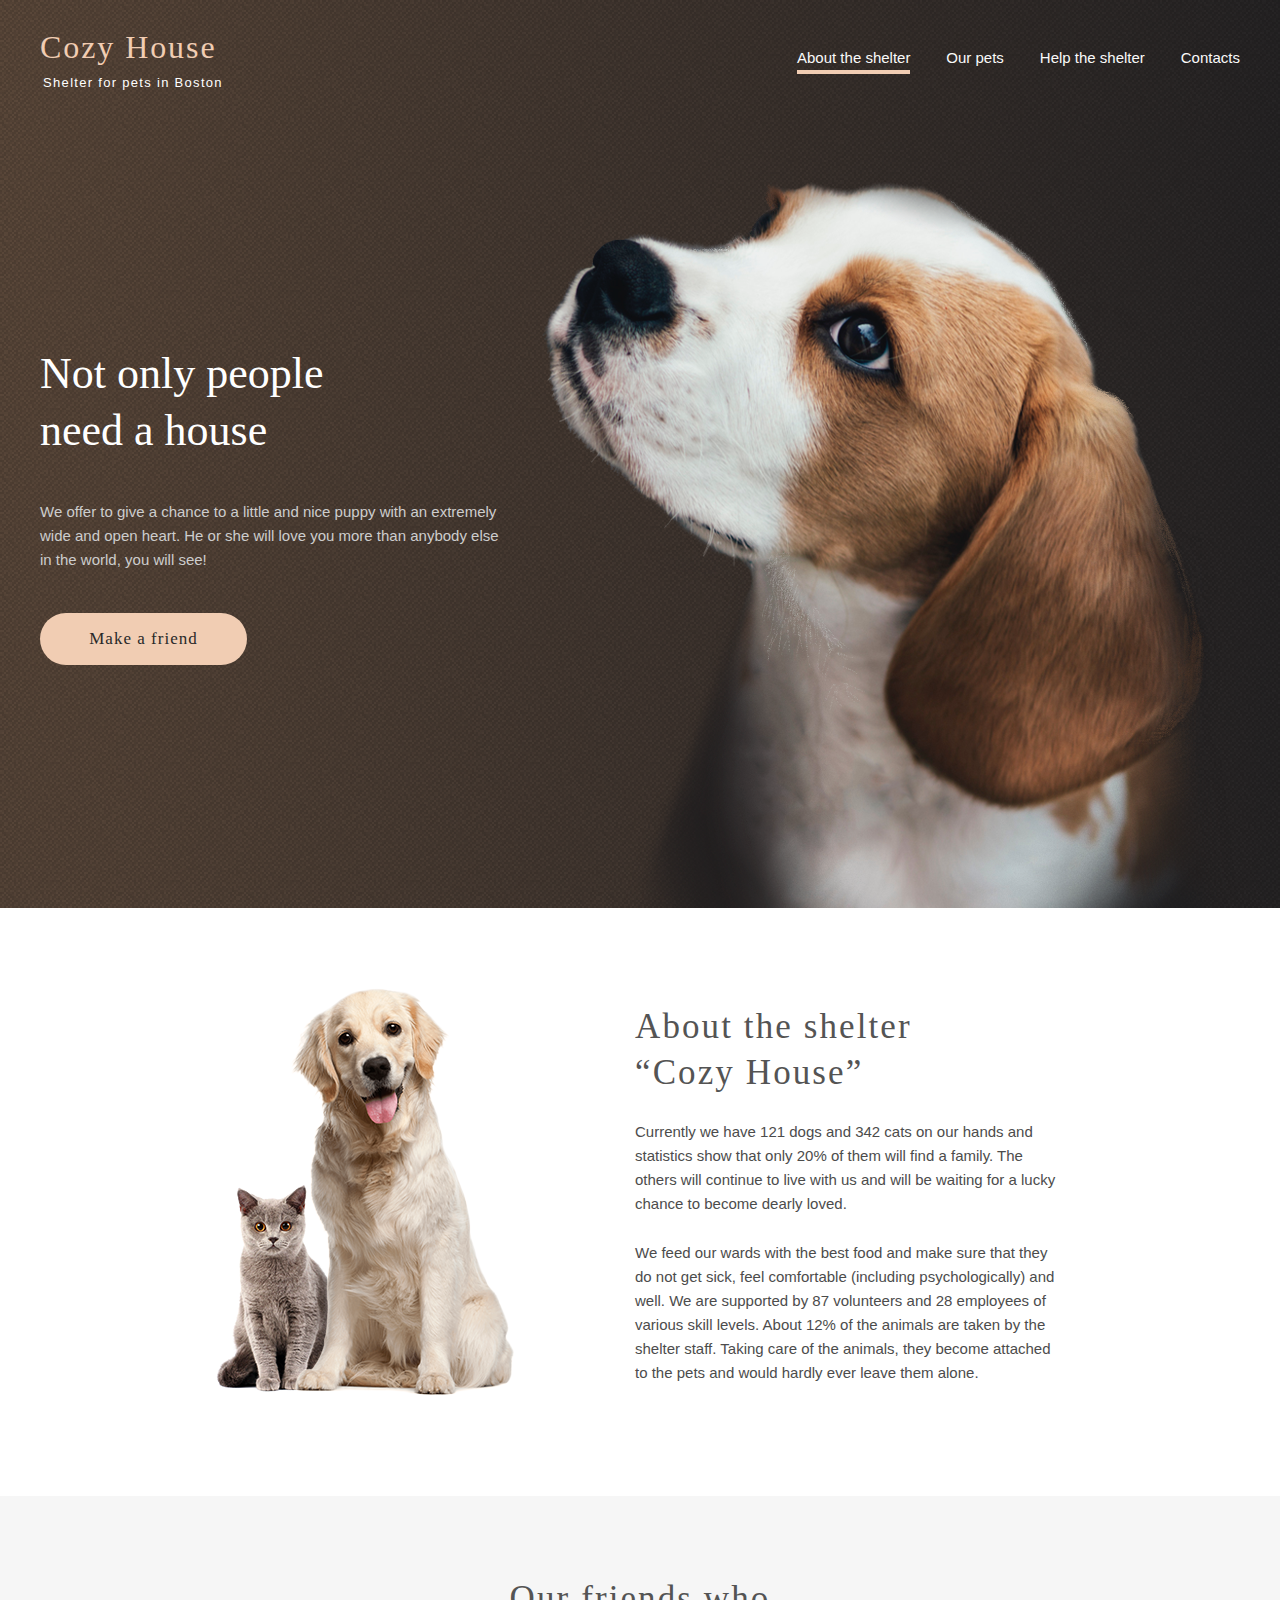
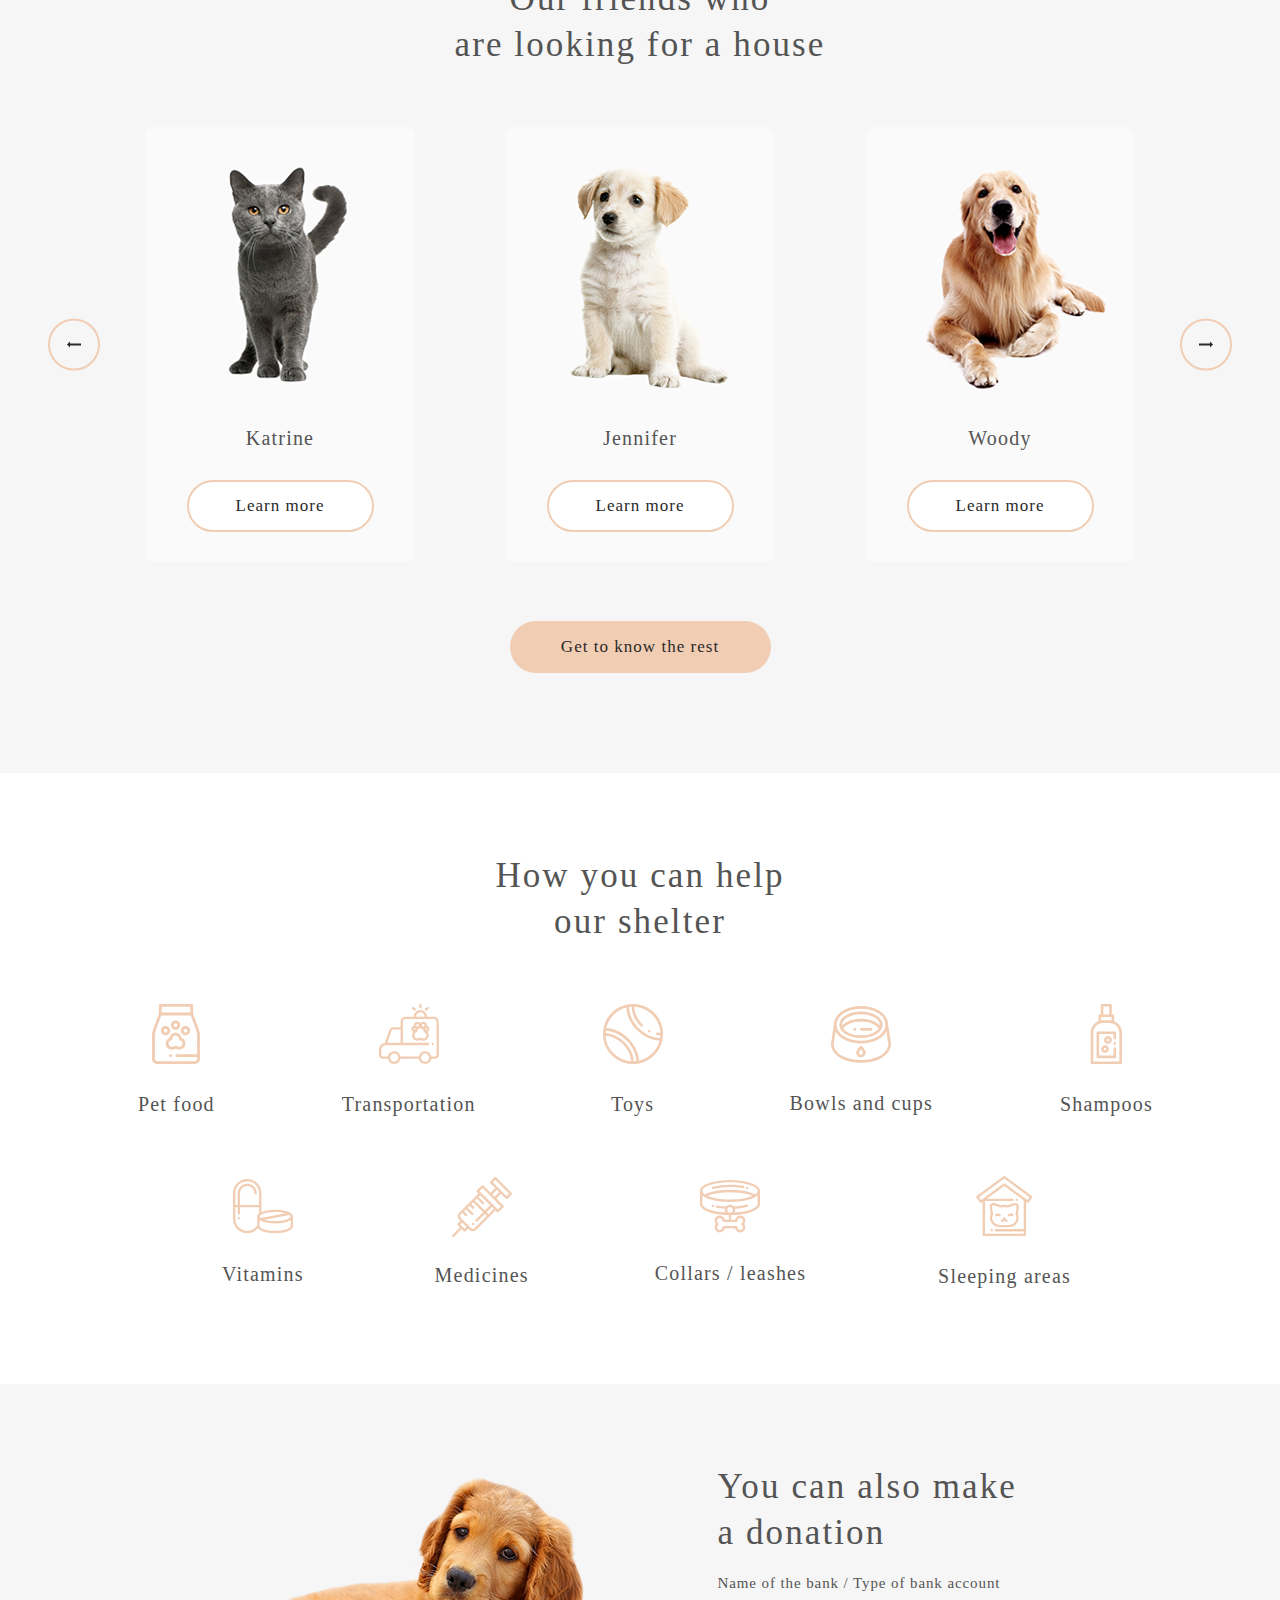
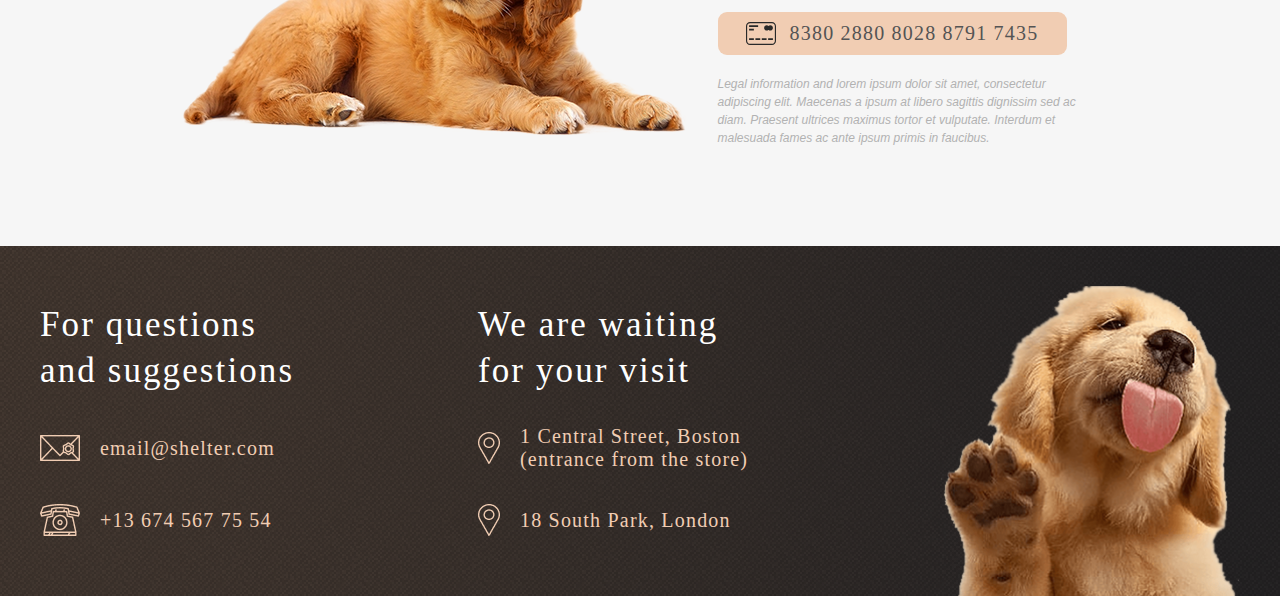
==== shelter/index.html @ fb8a19b6 "feat: add pets.html, add style for pets.html, fix-bug on index.html" ====
<!DOCTYPE html>
<html lang="en">

<head>
  <meta charset="UTF-8">
  <meta http-equiv="X-UA-Compatible" content="IE=edge">
  <meta name="viewport" content="width=device-width, initial-scale=1.0">
  <link rel="stylesheet" href="./styles/style.css">
  <link rel="stylesheet" href="./fonts/arial/stylesheet.css">
  <link rel="stylesheet" href="./fonts/georgia/stylesheet.css">
  <link rel="shortcut icon" href="https://img.icons8.com/office/80/null/dog.png" type="image/x-icon">
  <title>Shelter</title>
</head>

<body>
  <div class="wrapper">
    <header>
      <div class="logo">
        <h1>Cozy House</h1>
        <p>Shelter for pets in Boston</p>
      </div>
      <nav>
        <ul>
          <li><a href="#">About the shelter <div></div></a></li>
          <li><a href="#">Our pets</a></li>
          <li><a href="#">Help the shelter</a></li>
          <li><a href="#">Contacts</a></li>
        </ul>
      </nav>
    </header>

    <main>
      <div class="Not_only">
        <div class="content">
          <h2>Not only people need a house</h2>
          <p>We offer to give a chance to a little and nice puppy with an extremely wide and open heart. He or she
            will love you more
            than anybody else in the world, you will see!</p>
          <button>Make a friend</button>
        </div>
        <img src="./img/start-screen-puppy.png" alt="puppy">
      </div>

      <div class="About">
        <div class="container">
          <div class="img"><img src="./img/about-pets.png" alt="Dog and Cat"></div>
          <div class="content">
            <h2>About the shelter “Cozy House”</h2>
            <p>Currently we have 121 dogs and 342 cats on our hands and statistics show that only 20% of them will find
              a family. The
              others will continue to live with us and will be waiting for a lucky chance to become dearly loved.</p>
            <p>We feed our wards with the best food and make sure that they do not get sick, feel comfortable (including
              psychologically) and well. We are supported by 87 volunteers and 28 employees of various skill levels.
              About 12% of the
              animals are taken by the shelter staff. Taking care of the animals, they become attached to the pets and
              would hardly
              ever leave them alone.</p>
          </div>
        </div>

      </div>
      <div class="Our_Friends">
        <div class="container">
          <h2>Our friends who <br> are looking for a house</h2>
          <div class="carousel">
            <img src="./img/carusel/button_arrow.svg" alt="arrow left">

            <div class="card">
              <img src="./img/carusel/pets-katrine.png" alt="pets katrine">
              <h3>Katrine</h3>
              <button>Learn more</button>
            </div>

            <div class="card">
              <img src="./img/carusel/pets-jennifer.png" alt="pets jennifer">
              <h3>Jennifer</h3>
              <button>Learn more</button>
            </div>

            <div class="card">
              <img src="./img/carusel/pets-woody.png" alt="pets woody">
              <h3>Woody</h3>
              <button>Learn more</button>
            </div>

            <img src="./img/carusel/button_arrow_2.svg" alt="arrow right">
          </div>

          <button class="standart">Get to know the rest</button>
        </div>
      </div>

      <div class="Help">
        <div class="content">
          <h2>How you can help
            our shelter</h2>

          <div class="icons">
            <div class="card card-1">
              <img src="./img/help_cards/1.svg" alt="Pet food">
              <h3>Pet food</h3>
            </div>

            <div class="card card-2">
              <img src="./img/help_cards/2.svg" alt="Transportation">
              <h3>Transportation</h3>
            </div>

            <div class="card card-3">
              <img src="./img/help_cards/3.svg" alt="Toys">
              <h3>Toys</h3>
            </div>

            <div class="card card-4">
              <img src="./img/help_cards/4.svg" alt="Bowls and cups">
              <h3>Bowls and cups</h3>
            </div>

            <div class="card card-5">
              <img src="./img/help_cards/5.svg" alt="Shampoos">
              <h3>Shampoos</h3>
            </div> <br>

            <div class="card card-6">
              <img src="./img/help_cards/6.svg" alt="Vitamins">
              <h3>Vitamins</h3>
            </div>

            <div class="card card-7">
              <img src="./img/help_cards/7.svg" alt="Medicines">
              <h3>Medicines</h3>
            </div>

            <div class="card card-8">
              <img src="./img/help_cards/8.svg" alt="Collars / leashes">
              <h3>Collars / leashes</h3>
            </div>

            <div class="card card-9">
              <img src="./img/help_cards/9.svg" alt="Sleeping areas">
              <h3>Sleeping areas</h3>
            </div>

          </div>
        </div>
      </div>

      <div class="In_addition">
        <div class="img">
          <img src="./img/donation-dog.png" alt="donation dog">
        </div>

        <div class="content">
          <h2>You can also make a donation</h2>

          <h3>Name of the bank / Type of bank account</h3>

          <div class="number_card">
            <img src="./img/credit-card.svg" alt="credit card icon">
            <p>8380 2880 8028 8791 7435</p>
          </div>

          <p class="pp">Legal information and lorem ipsum dolor sit amet, consectetur adipiscing elit. Maecenas a ipsum
            at libero
            sagittis
            dignissim sed ac diam. Praesent ultrices maximus tortor et vulputate. Interdum et malesuada fames ac ante
            ipsum primis
            in faucibus.</p>
        </div>
      </div>
    </main>

    <footer>

      <div class="block_1">
        <h2>For questions and suggestions</h2>

        <div class="block_little">
          <img src="./img/mail.png" alt="mail">
          <p>email@shelter.com</p>
        </div>

        <div class="block_little">
          <img src="./img/phone.png" alt="phone">
          <p>+13 674 567 75 54</p>
        </div>
      </div>


      <div class="block_2">

        <h2>We are waiting for your visit</h2>
        <div class="block_little">
          <img src="./img/pin.png" alt="ping">
          <p>1 Central Street, Boston (entrance from the store)</p>
        </div>
        <div class="block_little">
          <img src="./img/pin.png" alt="pin">
          <p>18 South Park, London</p>
        </div>

      </div>
      <div class="img"><img src="./img/footer-puppy.png" alt="footer_puppy"></div>
    </footer>
  </div>
</body>

</html>
---- shelter/styles/style.css ----
* {
  box-sizing: border-box;
  margin: 0;
  padding: 0;
}

ul {
  list-style: none;
}
ul li a {
  text-decoration: none;
  color: black;
}

.wrapper {
  margin: 0 auto;
  width: 1280px;
  background: url(../img/noise_transparent@2x.png), radial-gradient(100% 215.42% at 0% 0%, #5b483a 0%, #262425 100%);
}
.wrapper header {
  width: 1200px;
  margin: 0 auto;
  display: flex;
  justify-content: space-between;
  margin-bottom: 90px;
}
.wrapper header .logo {
  padding-top: 30px;
  width: 186px;
}
.wrapper header .logo h1 {
  font-family: "Georgia";
  font-style: normal;
  font-weight: 400;
  font-size: 32px;
  line-height: 110%;
  letter-spacing: 0.06em;
  color: #f1cdb3;
  margin-bottom: 10px;
}
.wrapper header .logo p {
  text-align: center;
  font-family: "Arial";
  font-style: normal;
  font-weight: 400;
  font-size: 13px;
  line-height: 15px;
  letter-spacing: 0.1em;
  color: #ffffff;
}
.wrapper header nav {
  padding-top: 46px;
}
.wrapper header nav ul {
  width: 443px;
  display: flex;
  justify-content: space-between;
}
.wrapper header nav ul li a {
  font-family: "Arial";
  font-style: normal;
  font-weight: 400;
  font-size: 15px;
  line-height: 160%;
  color: #cdcdcd;
}
.wrapper header nav ul li a:first-child {
  color: #fafafa;
}
.wrapper header nav ul li a:first-child div {
  border: #f1cdb3 solid 2px;
}
.wrapper .Not_only {
  width: 1200px;
  height: 728px;
  margin: 0 auto;
  display: flex;
  justify-content: space-between;
}
.wrapper .Not_only .content {
  padding-top: 165px;
  height: 322px;
}
.wrapper .Not_only .content h2 {
  width: 310px;
  height: 114px;
  margin-bottom: 41px;
  font-family: "Georgia";
  font-style: normal;
  font-weight: 400;
  font-size: 44px;
  line-height: 130%;
  color: #ffffff;
}
.wrapper .Not_only .content p {
  width: 460px;
  height: 72px;
  margin-bottom: 41px;
  font-family: "Arial";
  font-style: normal;
  font-weight: 400;
  font-size: 15px;
  line-height: 160%;
  color: #cdcdcd;
}
.wrapper .Not_only .content button {
  width: 207px;
  height: 52px;
  background: #f1cdb3;
  border-radius: 100px;
  border: 0;
  font-family: "Georgia";
  font-style: normal;
  font-weight: 400;
  font-size: 17px;
  line-height: 130%;
  letter-spacing: 0.06em;
  color: #292929;
}
.wrapper .About {
  height: 588px;
  background-color: white;
  padding-top: 80px;
}
.wrapper .About .container {
  display: flex;
  justify-content: space-evenly;
  align-items: center;
  margin: 0 auto;
  width: 1090px;
}
.wrapper .About .container .content {
  width: 430px;
  height: 380px;
}
.wrapper .About .container .content h2 {
  width: 370px;
  font-family: "Georgia";
  font-style: normal;
  font-weight: 400;
  font-size: 35px;
  line-height: 130%;
  letter-spacing: 0.06em;
  color: #545454;
  margin-bottom: 25px;
}
.wrapper .About .container .content p {
  font-family: "Arial";
  font-style: normal;
  font-weight: 400;
  font-size: 15px;
  line-height: 160%;
  margin-bottom: 25px;
  color: #4c4c4c;
}
.wrapper .About .container .content p:last-child {
  margin-bottom: 0px;
}
.wrapper .Our_Friends {
  background-color: #f6f6f6;
  height: 877px;
}
.wrapper .Our_Friends .container {
  width: 1185px;
  margin: 0 auto;
  display: flex;
  flex-direction: column;
  align-items: center;
}
.wrapper .Our_Friends .container h2 {
  padding-top: 80px;
  text-align: center;
  margin: 0 auto;
  width: 400px;
  font-family: "Georgia";
  font-style: normal;
  font-weight: 400;
  font-size: 35px;
  line-height: 130%;
  letter-spacing: 0.06em;
  color: #545454;
  margin-bottom: 60px;
}
.wrapper .Our_Friends .container .carousel {
  width: 1184px;
  display: flex;
  justify-content: space-between;
  margin-bottom: 59px;
}
.wrapper .Our_Friends .container .carousel .card {
  display: flex;
  flex-direction: column;
  margin: 0 auto;
  width: 270px;
  height: 435px;
  background: #fafafa;
  border-radius: 9px;
}
.wrapper .Our_Friends .container .carousel .card img {
  margin-bottom: 30px;
}
.wrapper .Our_Friends .container .carousel .card h3 {
  text-align: center;
  font-family: "Georgia";
  font-style: normal;
  font-weight: 400;
  font-size: 20px;
  line-height: 23px;
  letter-spacing: 0.06em;
  color: #545454;
  margin-bottom: 30px;
}
.wrapper .Our_Friends .container .carousel .card button {
  margin: 0 auto;
  width: 187px;
  height: 52px;
  border: 2px solid #f1cdb3;
  border-radius: 100px;
  color: #292929;
  background-color: white;
}
.wrapper .Our_Friends .container button {
  width: 261px;
  height: 52px;
  background: #f1cdb3;
  border-radius: 100px;
  border: 0;
  font-family: "Georgia";
  font-style: normal;
  font-weight: 400;
  font-size: 17px;
  line-height: 130%;
  letter-spacing: 0.06em;
  color: #292929;
}
.wrapper .Help {
  height: 611px;
  background-color: white;
}
.wrapper .Help .content {
  width: 1200px;
  margin: 0 auto;
}
.wrapper .Help .content h2 {
  padding-top: 80px;
  margin: 0 auto;
  margin-bottom: 60px;
  text-align: center;
  width: 320px;
  font-family: "Georgia";
  font-style: normal;
  font-weight: 400;
  font-size: 35px;
  line-height: 130%;
  letter-spacing: 0.06em;
  color: #545454;
}
.wrapper .Help .content .icons {
  width: 1200px;
  height: 281px;
  display: flex;
  flex-wrap: wrap;
}
.wrapper .Help .content .icons .card {
  margin: 0 auto;
  display: flex;
  align-items: center;
  flex-direction: column;
  justify-content: center;
  margin-bottom: 60px;
}
.wrapper .Help .content .icons .card img {
  margin-bottom: 29px;
}
.wrapper .Help .content .icons .card h3 {
  font-family: "Georgia";
  font-style: normal;
  font-weight: 400;
  font-size: 20px;
  line-height: 115%;
  text-align: center;
  letter-spacing: 0.06em;
  color: #545454;
}
.wrapper .Help .content .icons .card-1 {
  padding-left: 79px;
  margin-right: 108px;
}
.wrapper .Help .content .icons .card-2 {
  margin-right: 108px;
}
.wrapper .Help .content .icons .card-3 {
  margin-right: 108px;
}
.wrapper .Help .content .icons .card-4 {
  margin-right: 108px;
}
.wrapper .Help .content .icons .card-5 {
  margin-right: 87px;
}
.wrapper .Help .content .icons .card-6 {
  padding-left: 67px;
  margin-right: 16px;
}
.wrapper .Help .content .icons .card-7 {
  margin-right: 11px;
}
.wrapper .Help .content .icons .card-7 img {
  margin-bottom: 27px;
}
.wrapper .Help .content .icons .card-8 {
  margin-right: 17px;
}
.wrapper .Help .content .icons .card-8 img {
  margin-bottom: 29px;
}
.wrapper .Help .content .icons .card-9 {
  margin-right: 169px;
}
.wrapper .In_addition {
  height: 462px;
  padding-top: 80px;
  background: #f6f6f6;
  display: flex;
  justify-content: center;
  gap: 30px;
}
.wrapper .In_addition .img {
  padding-top: 12px;
}
.wrapper .In_addition .content h2 {
  width: 300px;
  font-family: "Georgia";
  font-style: normal;
  font-weight: 400;
  font-size: 35px;
  line-height: 130%;
  letter-spacing: 0.06em;
  color: #545454;
  margin-bottom: 20px;
}
.wrapper .In_addition .content h3 {
  font-family: "Georgia";
  font-style: normal;
  font-weight: 400;
  font-size: 15px;
  line-height: 110%;
  letter-spacing: 0.06em;
  color: #545454;
  margin-bottom: 20px;
}
.wrapper .In_addition .content .number_card {
  display: flex;
  justify-content: center;
  align-items: center;
  padding: 10px 15px;
  gap: 14px;
  width: 349px;
  height: 43px;
  background: #f1cdb3;
  border-radius: 9px;
  margin-bottom: 20px;
  font-family: "Georgia";
  font-style: normal;
  font-weight: 400;
  font-size: 20px;
  line-height: 115%;
  letter-spacing: 0.06em;
  color: #545454;
}
.wrapper .In_addition .content .pp {
  width: 380px;
  font-family: "Arial";
  font-style: italic;
  font-weight: 400;
  font-size: 12px;
  line-height: 18px;
  color: #b2b2b2;
}
.wrapper footer {
  height: 350px;
  display: flex;
}
.wrapper footer h2 {
  width: 280px;
  font-family: "Georgia";
  font-style: normal;
  font-weight: 400;
  font-size: 35px;
  line-height: 130%;
  letter-spacing: 0.06em;
  color: #ffffff;
}
.wrapper footer p {
  width: 265px;
  font-family: "Georgia";
  font-style: normal;
  font-weight: 400;
  font-size: 20px;
  line-height: 115%;
  letter-spacing: 0.06em;
  color: #f1cdb3;
}
.wrapper footer .block_1 {
  padding-left: 40px;
  padding-top: 56px;
}
.wrapper footer .block_1 h2 {
  margin-bottom: 42px;
}
.wrapper footer .block_1 .block_little {
  margin-bottom: 43px;
}
.wrapper footer .block_2 {
  padding-left: 113px;
  padding-top: 56px;
}
.wrapper footer .block_2 h2 {
  margin-bottom: 32px;
}
.wrapper footer .block_2 .block_little {
  margin-bottom: 33px;
}
.wrapper footer .block_little {
  display: flex;
  justify-content: center;
  align-items: center;
  gap: 20px;
}
.wrapper footer .img {
  padding-left: 155px;
  padding-top: 40px;
}
.wrapper .wrapper-white {
  background: #ffffff;
}
.wrapper .wrapper-white .header-white {
  margin-bottom: 0px;
  height: 120px;
}
.wrapper .wrapper-white .header-white .white-logo h1 {
  font-family: "Georgia";
  font-style: normal;
  font-weight: 400;
  font-size: 32px;
  line-height: 110%;
  letter-spacing: 0.06em;
  color: #545454;
  margin-bottom: 10px;
}
.wrapper .wrapper-white .header-white .white-logo p {
  text-align: center;
  font-family: "Arial";
  font-style: normal;
  font-weight: 400;
  font-size: 13px;
  line-height: 15px;
  letter-spacing: 0.1em;
  color: #292929;
}
.wrapper .wrapper-white .header-white .nav-white ul li a {
  font-family: "Arial";
  font-style: normal;
  font-weight: 400;
  font-size: 15px;
  line-height: 160%;
  color: #545454;
}
.wrapper .wrapper-white .header-white .nav-white ul li afirst-child {
  color: #545454;
}
.wrapper .wrapper-white .header-white .nav-white ul li afirst-child div {
  border: none;
}
.wrapper .wrapper-white .header-white .nav-white ul li .a-our-pets {
  color: #292929;
}
.wrapper .wrapper-white .header-white .nav-white ul li .a-our-pets div {
  border: #f1cdb3 solid 2px;
}
.wrapper .wrapper-white .Our_pets {
  background: #f6f6f6;
  height: 1342px;
}
.wrapper .wrapper-white .Our_pets .content {
  margin: 0 auto;
  width: 1200px;
}
.wrapper .wrapper-white .Our_pets .content .title h1 {
  padding-top: 80px;
  margin: 0 auto;
  width: 400px;
  font-family: "Georgia";
  font-style: normal;
  font-weight: 400;
  font-size: 35px;
  line-height: 130%;
  text-align: center;
  letter-spacing: 0.06em;
  color: #545454;
}
.wrapper .wrapper-white .Our_pets .content .carousel-2 {
  width: 1184px;
  display: flex;
  justify-content: space-between;
  padding-top: 60px;
  margin-bottom: 28px;
  gap: 40px;
}
.wrapper .wrapper-white .Our_pets .content .carousel-2 .card {
  display: flex;
  flex-direction: column;
  margin: 0 auto;
  width: 270px;
  height: 435px;
  background: #fafafa;
  border-radius: 9px;
}
.wrapper .wrapper-white .Our_pets .content .carousel-2 .card img {
  margin-bottom: 30px;
}
.wrapper .wrapper-white .Our_pets .content .carousel-2 .card h3 {
  text-align: center;
  font-family: "Georgia";
  font-style: normal;
  font-weight: 400;
  font-size: 20px;
  line-height: 23px;
  letter-spacing: 0.06em;
  color: #545454;
  margin-bottom: 30px;
}
.wrapper .wrapper-white .Our_pets .content .carousel-2 .card button {
  margin: 0 auto;
  width: 187px;
  height: 52px;
  border: 2px solid #f1cdb3;
  border-radius: 100px;
  color: #292929;
  background-color: white;
  font-family: "Georgia";
  font-style: normal;
  font-weight: 400;
  font-size: 17px;
  line-height: 130%;
  letter-spacing: 0.06em;
  color: #292929;
}
.wrapper .wrapper-white .Our_pets .content .carousel-3 {
  padding-top: 0px;
  margin-bottom: 60px;
}
.wrapper .wrapper-white .Our_pets .content .navigation-buttons ul {
  display: flex;
  justify-content: space-between;
  margin: 0 auto;
  width: 340px;
}
.wrapper .wrapper-white footer {
  background: url(../img/noise_transparent@2x.png), radial-gradient(110.67% 538.64% at 5.73% 50%, #513d2f 0%, #1a1a1c 100%), #211f20;
}
---- shelter/fonts/arial/stylesheet.css ----
@font-face {
    font-family: 'Arial';
    src: url('Arial-Black.ttf') format('truetype');
    font-weight: 900;
    font-style: normal;
    font-display: swap;
}

@font-face {
    font-family: 'Arial';
    src: url('Arial-BoldMT.ttf') format('truetype');
    font-weight: bold;
    font-style: normal;
    font-display: swap;
}

@font-face {
    font-family: 'Arial';
    src: url('Arial-BoldItalicMT.ttf') format('truetype');
    font-weight: bold;
    font-style: italic;
    font-display: swap;
}

@font-face {
    font-family: 'Arial Narrow';
    src: url('ArialNarrow.ttf') format('truetype');
    font-weight: normal;
    font-style: normal;
    font-display: swap;
}

@font-face {
    font-family: 'Arial Narrow';
    src: url('ArialNarrow-BoldItalic.ttf') format('truetype');
    font-weight: bold;
    font-style: italic;
    font-display: swap;
}

@font-face {
    font-family: 'Arial Narrow';
    src: url('ArialNarrow-Bold.ttf') format('truetype');
    font-weight: bold;
    font-style: normal;
    font-display: swap;
}

@font-face {
    font-family: 'Arial';
    src: url('Arial-ItalicMT.ttf') format('truetype');
    font-weight: normal;
    font-style: italic;
    font-display: swap;
}

@font-face {
    font-family: 'Arial Narrow';
    src: url('ArialNarrow-Italic.ttf') format('truetype');
    font-weight: normal;
    font-style: italic;
    font-display: swap;
}

@font-face {
    font-family: 'Arial';
    src: url('ArialMT.ttf') format('truetype');
    font-weight: normal;
    font-style: normal;
    font-display: swap;
}
---- shelter/fonts/georgia/stylesheet.css ----
@font-face {
    font-family: 'Georgia';
    src: url('Georgia-Bold.ttf') format('truetype');
    font-weight: bold;
    font-style: normal;
    font-display: swap;
}

@font-face {
    font-family: 'Georgia';
    src: url('Georgia.ttf') format('truetype');
    font-weight: normal;
    font-style: normal;
    font-display: swap;
}

@font-face {
    font-family: 'Georgia';
    src: url('Georgia-Italic.ttf') format('truetype');
    font-weight: normal;
    font-style: italic;
    font-display: swap;
}

@font-face {
    font-family: 'Georgia';
    src: url('Georgia-BoldItalic.ttf') format('truetype');
    font-weight: bold;
    font-style: italic;
    font-display: swap;
}
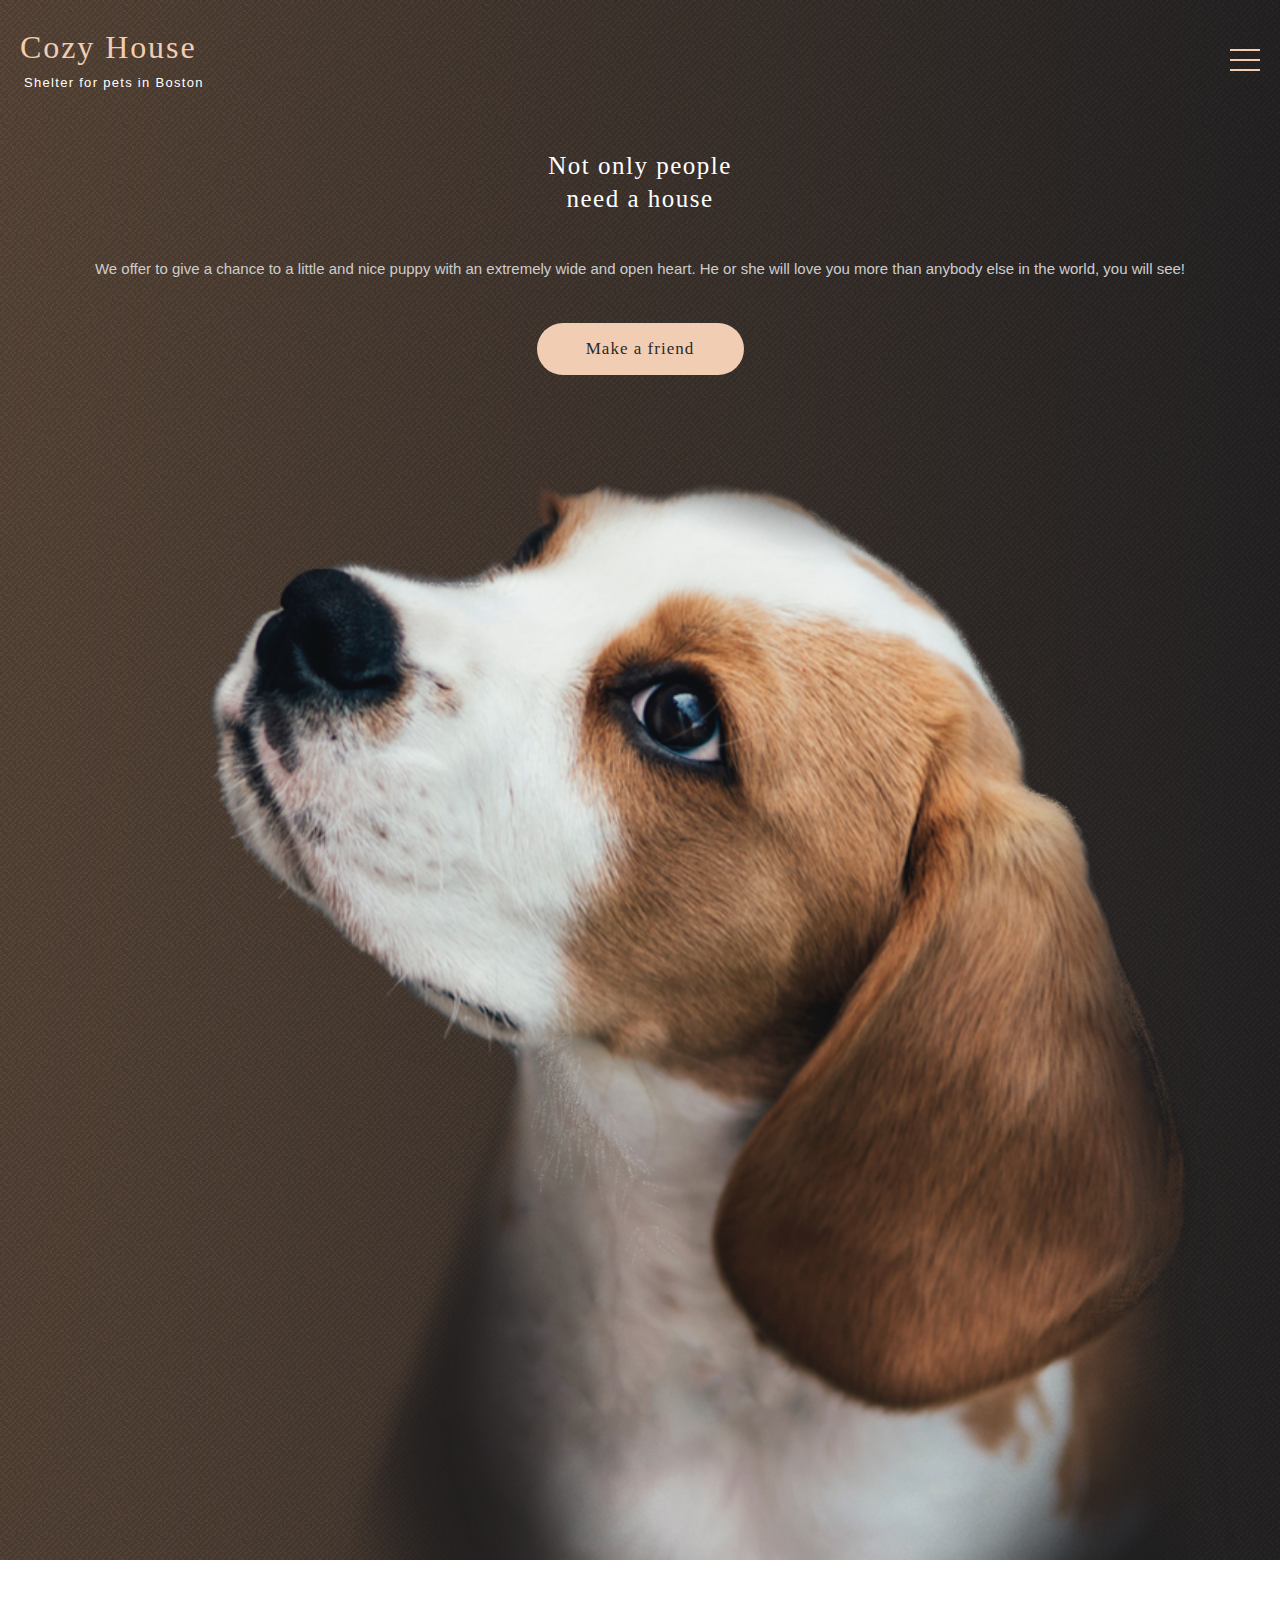
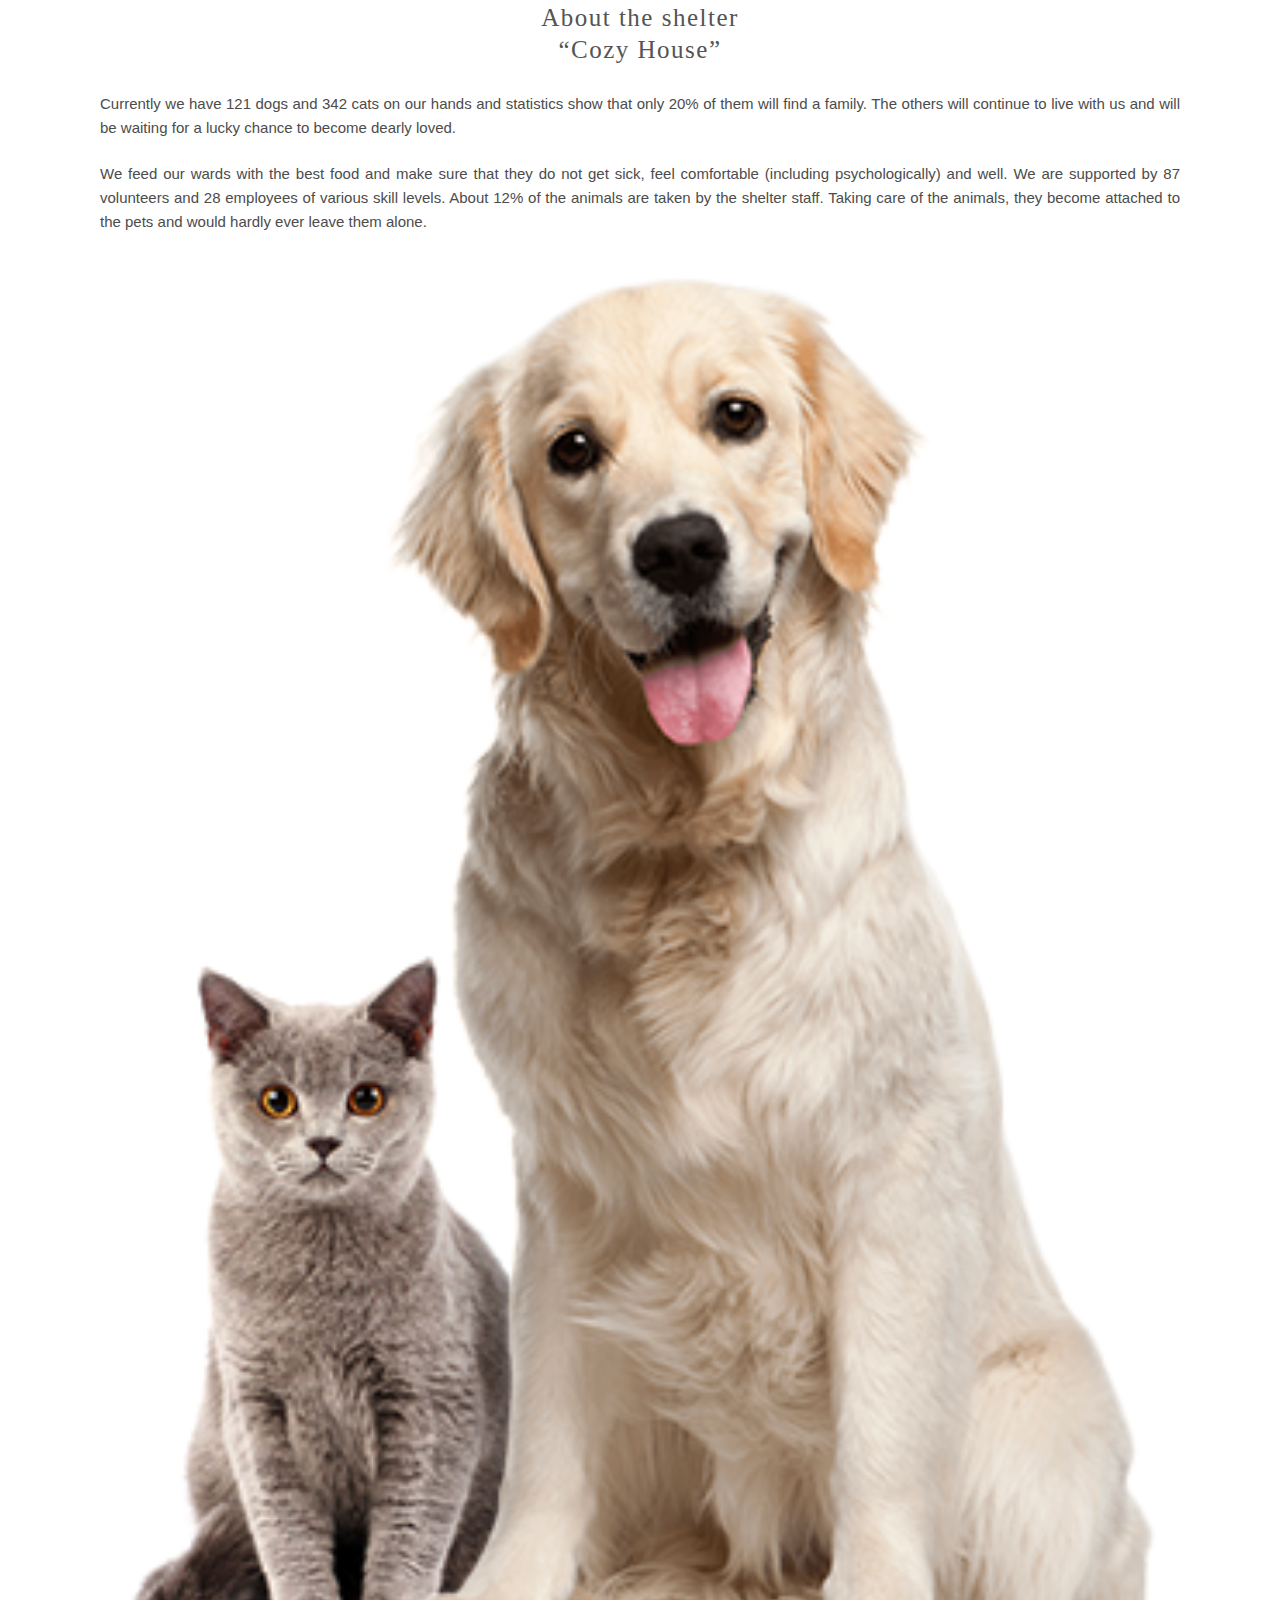
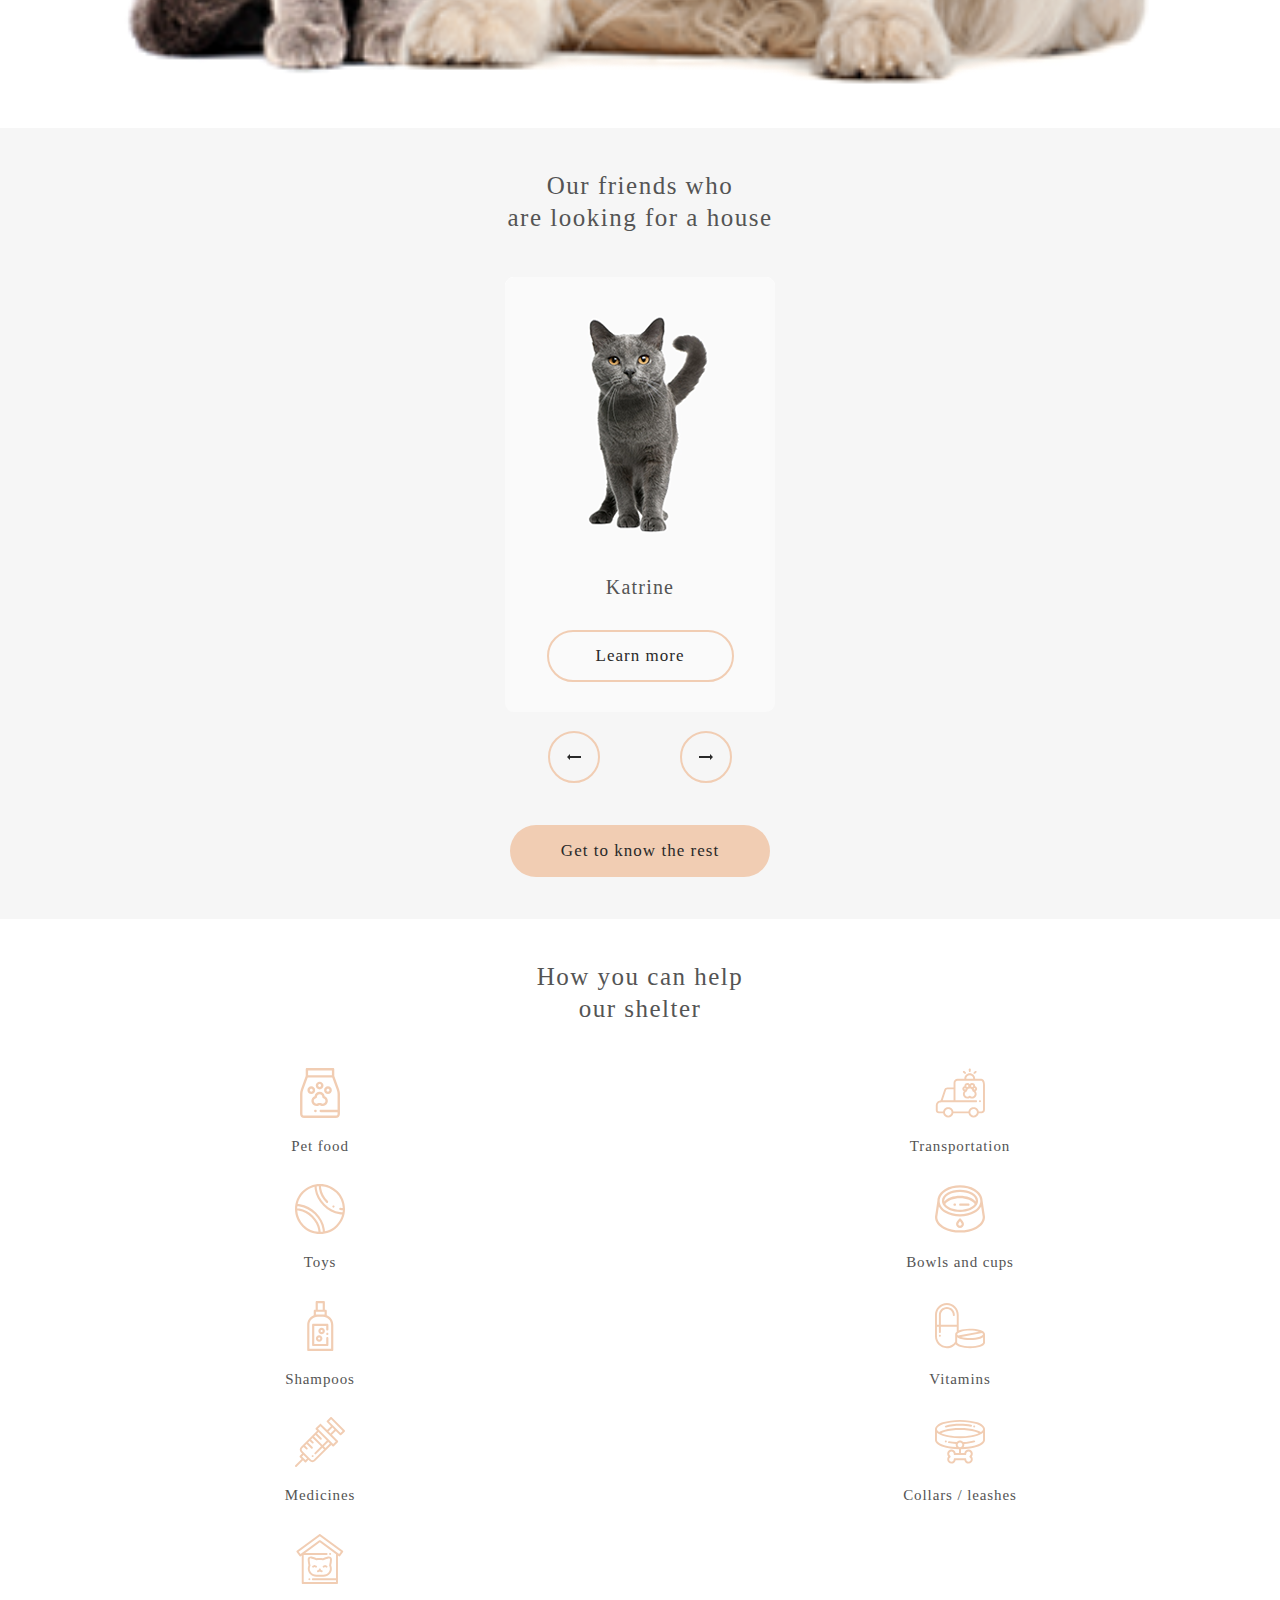
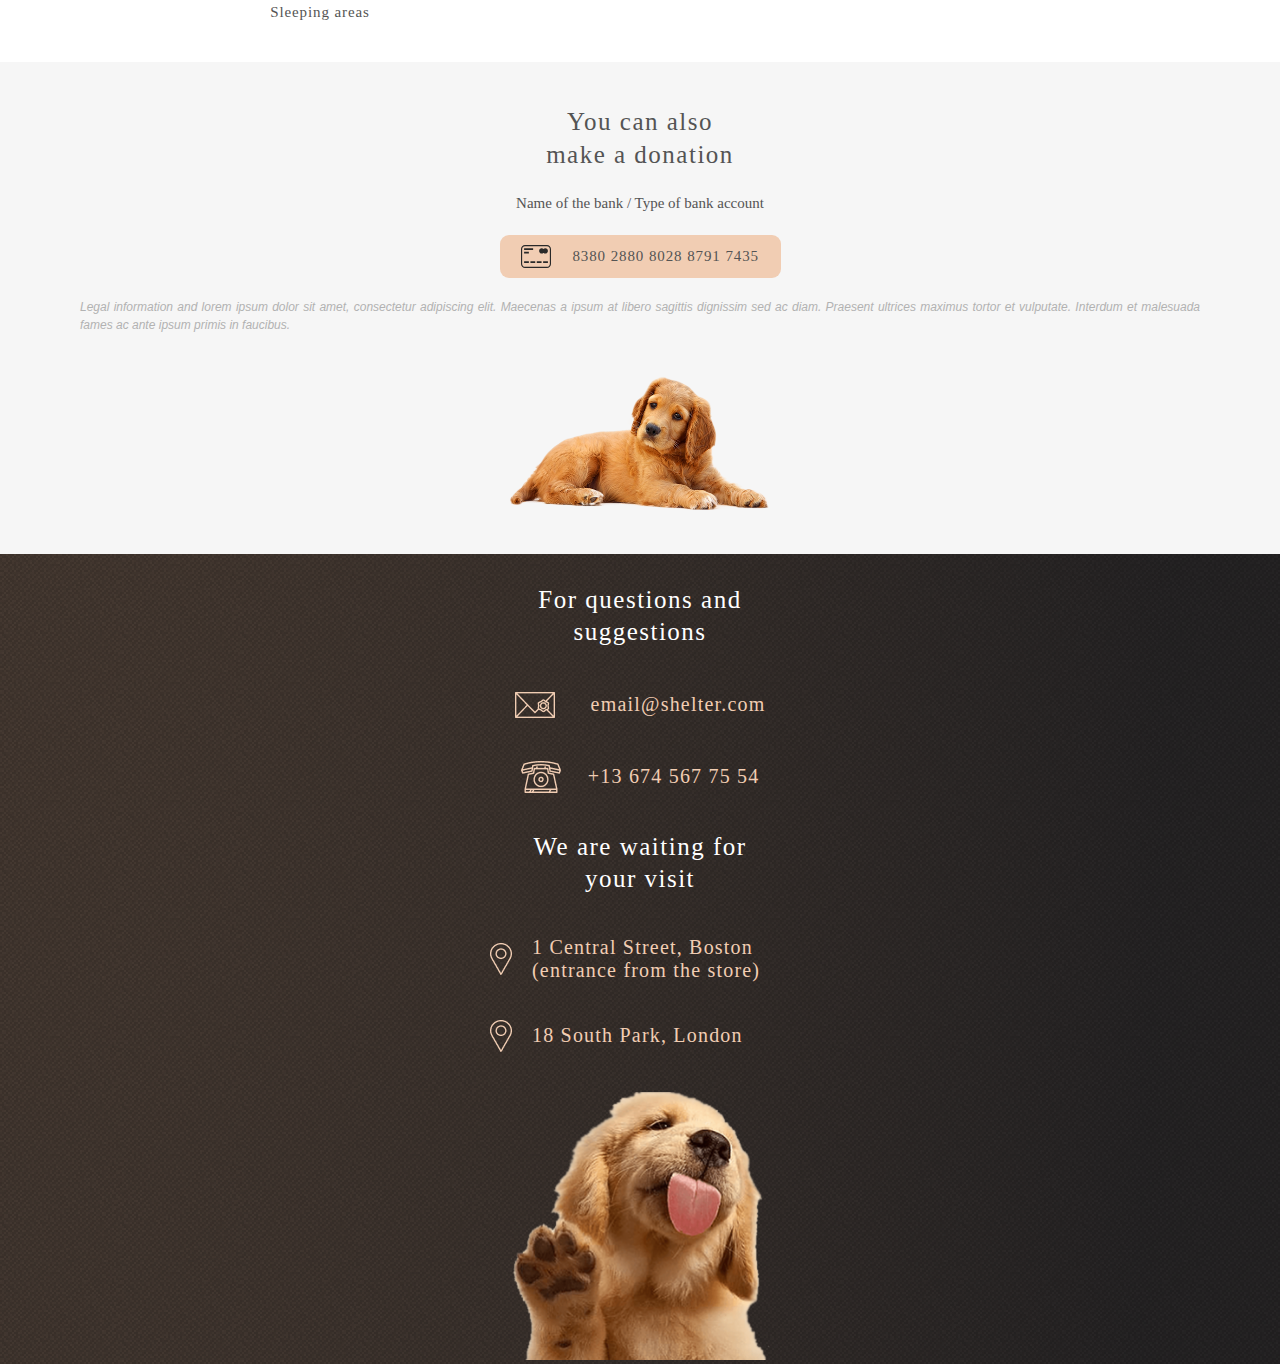
==== commit 8dd3eabd: "feat: global update for 320px index.html" ====
--- a/shelter/index.html
+++ b/shelter/index.html
@@ -13,196 +13,198 @@
 </head>
 
 <body>
-  <div class="wrapper">
-    <header>
+
+
+
+  <div class="wrapper"> <!-- wrapper -->
+
+
+    <header class="header"> <!-- header -->
+
       <div class="logo">
-        <h1>Cozy House</h1>
-        <p>Shelter for pets in Boston</p>
+        <div class="cozy">Cozy House</div>
+        <div class="shelter">Shelter for pets in Boston</div>
       </div>
-      <nav>
-        <ul>
-          <li><a href="#">About the shelter <div></div></a></li>
-          <li><a href="#">Our pets</a></li>
-          <li><a href="#">Help the shelter</a></li>
-          <li><a href="#">Contacts</a></li>
-        </ul>
-      </nav>
-    </header>
-
-    <main>
-      <div class="Not_only">
-        <div class="content">
-          <h2>Not only people need a house</h2>
+
+      <nav class="nav"> <!-- nav -->
+
+        <div class="burger-menu">
+          <div class="line"></div>
+          <div class="line"></div>
+          <div class="line"></div>
+        </div> <!-- burger-menu -->
+      </nav><!-- nav -->
+
+    </header><!-- header -->
+
+
+    <main class="main"> <!-- main -->
+
+      <div class="not_only">
+        <div class="container">
+          <h1>Not only people <br> need a house</h1>
           <p>We offer to give a chance to a little and nice puppy with an extremely wide and open heart. He or she
-            will love you more
-            than anybody else in the world, you will see!</p>
+            will
+            love you more than anybody else in the world, you will see!</p>
           <button>Make a friend</button>
-        </div>
-        <img src="./img/start-screen-puppy.png" alt="puppy">
-      </div>
-
-      <div class="About">
-        <div class="container">
-          <div class="img"><img src="./img/about-pets.png" alt="Dog and Cat"></div>
-          <div class="content">
-            <h2>About the shelter “Cozy House”</h2>
-            <p>Currently we have 121 dogs and 342 cats on our hands and statistics show that only 20% of them will find
-              a family. The
-              others will continue to live with us and will be waiting for a lucky chance to become dearly loved.</p>
-            <p>We feed our wards with the best food and make sure that they do not get sick, feel comfortable (including
-              psychologically) and well. We are supported by 87 volunteers and 28 employees of various skill levels.
-              About 12% of the
-              animals are taken by the shelter staff. Taking care of the animals, they become attached to the pets and
-              would hardly
-              ever leave them alone.</p>
-          </div>
-        </div>
-
-      </div>
-      <div class="Our_Friends">
-        <div class="container">
+          <img src="./img/main-page/1_not_only/start-screen-puppy.png" alt="start-screen-puppy">
+        </div>
+      </div><!-- Not only -->
+
+
+      <div class="about">
+        <div class="container">
+          <h2>About the shelter <br>
+            “Cozy House”</h2>
+          <p>Currently we have 121 dogs and 342 cats on our hands and statistics show that only
+            20% of them will find
+            a
+            family. The
+            others will continue to live with us and will be waiting for a lucky chance to become dearly loved.</p>
+          <p class="second-p">We feed our wards with the best food and make sure that they do not get sick, feel
+            comfortable (including
+            psychologically) and well. We are supported by 87 volunteers and 28 employees of various skill levels.
+            About
+            12% of the
+            animals are taken by the shelter staff. Taking care of the animals, they become attached to the pets and
+            would hardly
+            ever leave them alone.</p>
+          <img src="./img/main-page/2_about/about-pets.png" alt="cat and dog">
+        </div>
+      </div><!-- About -->
+
+
+      <div class="our_friends">
+        <div class=" container">
           <h2>Our friends who <br> are looking for a house</h2>
-          <div class="carousel">
-            <img src="./img/carusel/button_arrow.svg" alt="arrow left">
-
-            <div class="card">
-              <img src="./img/carusel/pets-katrine.png" alt="pets katrine">
-              <h3>Katrine</h3>
-              <button>Learn more</button>
-            </div>
-
-            <div class="card">
-              <img src="./img/carusel/pets-jennifer.png" alt="pets jennifer">
-              <h3>Jennifer</h3>
-              <button>Learn more</button>
-            </div>
-
-            <div class="card">
-              <img src="./img/carusel/pets-woody.png" alt="pets woody">
-              <h3>Woody</h3>
-              <button>Learn more</button>
-            </div>
-
-            <img src="./img/carusel/button_arrow_2.svg" alt="arrow right">
-          </div>
-
-          <button class="standart">Get to know the rest</button>
-        </div>
-      </div>
-
-      <div class="Help">
-        <div class="content">
-          <h2>How you can help
+
+          <div class="card">
+            <img src="./img/main-page/3_our_friends/pets-katrine.png" alt="katrine">
+            <p>Katrine</p>
+            <button>Learn more</button>
+          </div>
+
+          <div class="card-nav">
+            <img class="first-arrow" src="./img/main-page/3_our_friends/button_arrow.svg" alt="arrow">
+            <img src="./img/main-page/3_our_friends/button_arrow_2.svg" alt="arrow">
+          </div>
+
+          <button class="button">Get to know the rest</button>
+        </div>
+      </div><!--Our friends -->
+
+
+      <div class="help">
+        <div class="container">
+          <h2>How you can help <br>
             our shelter</h2>
-
           <div class="icons">
-            <div class="card card-1">
-              <img src="./img/help_cards/1.svg" alt="Pet food">
-              <h3>Pet food</h3>
-            </div>
-
-            <div class="card card-2">
-              <img src="./img/help_cards/2.svg" alt="Transportation">
-              <h3>Transportation</h3>
-            </div>
-
-            <div class="card card-3">
-              <img src="./img/help_cards/3.svg" alt="Toys">
-              <h3>Toys</h3>
-            </div>
-
-            <div class="card card-4">
-              <img src="./img/help_cards/4.svg" alt="Bowls and cups">
-              <h3>Bowls and cups</h3>
-            </div>
-
-            <div class="card card-5">
-              <img src="./img/help_cards/5.svg" alt="Shampoos">
-              <h3>Shampoos</h3>
-            </div> <br>
-
-            <div class="card card-6">
-              <img src="./img/help_cards/6.svg" alt="Vitamins">
-              <h3>Vitamins</h3>
-            </div>
-
-            <div class="card card-7">
-              <img src="./img/help_cards/7.svg" alt="Medicines">
-              <h3>Medicines</h3>
-            </div>
-
-            <div class="card card-8">
-              <img src="./img/help_cards/8.svg" alt="Collars / leashes">
-              <h3>Collars / leashes</h3>
-            </div>
-
-            <div class="card card-9">
-              <img src="./img/help_cards/9.svg" alt="Sleeping areas">
-              <h3>Sleeping areas</h3>
-            </div>
-
-          </div>
-        </div>
-      </div>
-
-      <div class="In_addition">
-        <div class="img">
-          <img src="./img/donation-dog.png" alt="donation dog">
-        </div>
-
-        <div class="content">
-          <h2>You can also make a donation</h2>
-
+
+            <div class="icon-card">
+              <img src="./img/main-page/4_help/1.svg" alt="Pet food">
+              <p>Pet food</p>
+            </div>
+
+            <div class="icon-card">
+              <img src="./img/main-page/4_help/2.svg" alt="Transportation">
+              <p>Transportation</p>
+            </div>
+
+            <div class="icon-card">
+              <img src="./img/main-page/4_help/3.svg" alt="Toys">
+              <p>Toys</p>
+            </div>
+
+            <div class="icon-card">
+              <img src="./img/main-page/4_help/4.svg" alt="Bowls and cups">
+              <p>Bowls and cups</p>
+            </div>
+
+            <div class="icon-card">
+              <img src="./img/main-page/4_help/5.svg" alt="Shampoos">
+              <p>Shampoos</p>
+            </div>
+
+            <div class="icon-card">
+              <img src="./img/main-page/4_help/6.svg" alt="Vitamins">
+              <p>Vitamins</p>
+            </div>
+
+            <div class="icon-card">
+              <img src="./img/main-page/4_help/7.svg" alt="Medicines">
+              <p>Medicines</p>
+            </div>
+
+            <div class="icon-card">
+              <img src="./img/main-page/4_help/8.svg" alt="Collars / leashes">
+              <p>Collars / leashes</p>
+            </div>
+
+            <div class="icon-card">
+              <img src="./img/main-page/4_help/9.svg" alt="Sleeping areas">
+              <p>Sleeping areas</p>
+            </div>
+
+          </div> <!-- icons -->
+        </div> <!-- container -->
+      </div><!-- Help -->
+
+
+      <div class="donation">
+        <div class="container">
+          <h2>You can also <br> make a donation</h2>
           <h3>Name of the bank / Type of bank account</h3>
 
-          <div class="number_card">
-            <img src="./img/credit-card.svg" alt="credit card icon">
-            <p>8380 2880 8028 8791 7435</p>
-          </div>
-
-          <p class="pp">Legal information and lorem ipsum dolor sit amet, consectetur adipiscing elit. Maecenas a ipsum
-            at libero
-            sagittis
-            dignissim sed ac diam. Praesent ultrices maximus tortor et vulputate. Interdum et malesuada fames ac ante
-            ipsum primis
-            in faucibus.</p>
-        </div>
-      </div>
-    </main>
-
-    <footer>
-
-      <div class="block_1">
-        <h2>For questions and suggestions</h2>
-
-        <div class="block_little">
-          <img src="./img/mail.png" alt="mail">
+          <button>
+            <img src="./img/main-page/5_donation/credit-card.svg" alt="number-card">
+            8380 2880 8028 8791 7435
+          </button>
+
+          <p>Legal information and lorem ipsum dolor sit amet, consectetur adipiscing elit. Maecenas a ipsum at
+            libero sagittis dignissim sed ac diam. Praesent ultrices maximus tortor et vulputate. Interdum et malesuada
+            fames ac ante ipsum primis in faucibus.</p>
+
+          <img class="dog-img" src="./img/main-page/5_donation/donation-dog.png" alt="donation-dog">
+        </div> <!-- container -->
+      </div><!-- donation -->
+
+    </main><!-- main -->
+
+    <footer class="footer"> <!-- footer -->
+      <div class="container">
+        <h2>For questions and <br> suggestions</h2>
+
+        <div class="first-container contacts">
+          <img src="./img/main-page/6_footer/mail.png" alt="mail">
           <p>email@shelter.com</p>
         </div>
 
-        <div class="block_little">
-          <img src="./img/phone.png" alt="phone">
+        <div class="second-container contacts">
+          <img src="./img/main-page/6_footer/phone.png" alt="phone">
           <p>+13 674 567 75 54</p>
         </div>
-      </div>
-
-
-      <div class="block_2">
-
-        <h2>We are waiting for your visit</h2>
-        <div class="block_little">
-          <img src="./img/pin.png" alt="ping">
-          <p>1 Central Street, Boston (entrance from the store)</p>
-        </div>
-        <div class="block_little">
-          <img src="./img/pin.png" alt="pin">
-          <p>18 South Park, London</p>
-        </div>
-
-      </div>
-      <div class="img"><img src="./img/footer-puppy.png" alt="footer_puppy"></div>
-    </footer>
-  </div>
+
+        <h3>We are waiting for <br> your visit</h3>
+        <div class="adress">
+          <div class="third-container">
+            <img src="./img/main-page/6_footer/pin.png" alt="adress">
+            <p>1 Central Street, Boston <br> (entrance from the store)</p>
+          </div>
+
+          <div class="four-container">
+            <img src="./img/main-page/6_footer/pin.png" alt="adress">
+            <p>18 South Park, London</p>
+          </div>
+        </div>
+        <img class="img-footer" src="./img/main-page/6_footer/footer-puppy.png" alt="footer-puppy">
+
+      </div> <!-- container -->
+
+    </footer><!-- footer -->
+
+
+  </div> <!-- wrapper -->
+
 </body>
 
 </html>--- a/shelter/styles/style.css
+++ b/shelter/styles/style.css
@@ -1,34 +1,93 @@
+@charset "UTF-8";
 * {
   box-sizing: border-box;
   margin: 0;
   padding: 0;
 }
 
+html {
+  scroll-behavior: smooth;
+}
+
+body {
+  margin: 0 auto;
+}
+
 ul {
   list-style: none;
 }
 ul li a {
   text-decoration: none;
-  color: black;
+}
+
+.footer h3, .footer h2, .wrapper .main .donation .container h2, .wrapper .main .help .container h2, .wrapper .main .our_friends .container h2, .wrapper .main .about .container h2, .wrapper .main .not_only .container h1 {
+  font-family: "Georgia";
+  font-style: normal;
+  font-weight: 400;
+  font-size: 25px;
+  line-height: 130%;
+  letter-spacing: 0.06em;
+}
+
+.footer .adress p, .footer .contacts {
+  font-family: "Georgia";
+  font-style: normal;
+  font-weight: 400;
+  font-size: 20px;
+  line-height: 115%;
+}
+
+.wrapper .main .donation .container button, .wrapper .main .help .container .icons .icon-card p {
+  font-family: "Georgia";
+  font-style: normal;
+  font-weight: 400;
+  font-size: 15px;
+  line-height: 110%;
+  letter-spacing: 0.06em;
+}
+
+.wrapper .main .donation .container h3, .wrapper .main .about .container p, .wrapper .main .not_only .container p {
+  font-family: "Arial";
+  font-style: normal;
+  font-weight: 400;
+  font-size: 15px;
+  line-height: 160%;
+}
+
+.wrapper .main .our_friends .container .card P {
+  font-family: "Georgia";
+  font-style: normal;
+  font-weight: 400;
+  font-size: 20px;
+  line-height: 23px;
+  letter-spacing: 0.06em;
+}
+
+.wrapper .main .donation .container p {
+  text-align: justify;
+  margin-bottom: 42px;
+  font-family: "Arial";
+  font-style: italic;
+  font-weight: 400;
+  font-size: 12px;
+  line-height: 18px;
 }
 
 .wrapper {
   margin: 0 auto;
-  width: 1280px;
-  background: url(../img/noise_transparent@2x.png), radial-gradient(100% 215.42% at 0% 0%, #5b483a 0%, #262425 100%);
-}
-.wrapper header {
-  width: 1200px;
-  margin: 0 auto;
+  background: url(../img/background/noise_transparent@2x.png), radial-gradient(100% 215.42% at 0% 0%, #5b483a 0%, #262425 100%);
+  /* header */
+  /* main */
+}
+.wrapper .header {
   display: flex;
   justify-content: space-between;
-  margin-bottom: 90px;
-}
-.wrapper header .logo {
-  padding-top: 30px;
-  width: 186px;
-}
-.wrapper header .logo h1 {
+  align-items: center;
+  padding: 30px 20px 60px 20px;
+  /* logo */
+}
+.wrapper .header .logo .cozy {
+  margin-bottom: 10px;
   font-family: "Georgia";
   font-style: normal;
   font-weight: 400;
@@ -36,10 +95,9 @@
   line-height: 110%;
   letter-spacing: 0.06em;
   color: #f1cdb3;
-  margin-bottom: 10px;
-}
-.wrapper header .logo p {
-  text-align: center;
+}
+.wrapper .header .logo .shelter {
+  padding-left: 4px;
   font-family: "Arial";
   font-style: normal;
   font-weight: 400;
@@ -48,514 +106,297 @@
   letter-spacing: 0.1em;
   color: #ffffff;
 }
-.wrapper header nav {
-  padding-top: 46px;
-}
-.wrapper header nav ul {
-  width: 443px;
-  display: flex;
-  justify-content: space-between;
-}
-.wrapper header nav ul li a {
-  font-family: "Arial";
-  font-style: normal;
-  font-weight: 400;
-  font-size: 15px;
-  line-height: 160%;
+.wrapper .header .nav {
+  /* burger-menu */
+}
+.wrapper .header .nav .burger-menu {
+  /* line */
+}
+.wrapper .header .nav .burger-menu .line {
+  width: 30px;
+  margin-bottom: 8px;
+  border: 1px solid #f1cdb3;
+  /* last-child */
+}
+.wrapper .header .nav .burger-menu .line:last-child {
+  margin-bottom: 0px;
+}
+.wrapper .main {
+  /* not_only */
+  /* about */
+  /* our_friends */
+  /* help */
+  /* donation */
+}
+.wrapper .main .not_only .container {
+  display: flex;
+  flex-direction: column;
+  width: 93.75%;
+  margin: 0 auto;
+  text-align: center;
+}
+.wrapper .main .not_only .container h1 {
+  color: #ffffff;
+  margin-bottom: 42px;
+}
+.wrapper .main .not_only .container p {
   color: #cdcdcd;
-}
-.wrapper header nav ul li a:first-child {
-  color: #fafafa;
-}
-.wrapper header nav ul li a:first-child div {
-  border: #f1cdb3 solid 2px;
-}
-.wrapper .Not_only {
-  width: 1200px;
-  height: 728px;
-  margin: 0 auto;
-  display: flex;
-  justify-content: space-between;
-}
-.wrapper .Not_only .content {
-  padding-top: 165px;
-  height: 322px;
-}
-.wrapper .Not_only .content h2 {
-  width: 310px;
-  height: 114px;
-  margin-bottom: 41px;
-  font-family: "Georgia";
-  font-style: normal;
-  font-weight: 400;
-  font-size: 44px;
-  line-height: 130%;
-  color: #ffffff;
-}
-.wrapper .Not_only .content p {
-  width: 460px;
-  height: 72px;
-  margin-bottom: 41px;
-  font-family: "Arial";
-  font-style: normal;
-  font-weight: 400;
-  font-size: 15px;
-  line-height: 160%;
-  color: #cdcdcd;
-}
-.wrapper .Not_only .content button {
+  margin-bottom: 42px;
+}
+.wrapper .main .not_only button {
   width: 207px;
   height: 52px;
   background: #f1cdb3;
   border-radius: 100px;
-  border: 0;
+  margin: 0 auto;
+  margin-bottom: 105px;
+  border: none;
+  color: #292929;
+  letter-spacing: 0.06em;
   font-family: "Georgia";
   font-style: normal;
   font-weight: 400;
   font-size: 17px;
   line-height: 130%;
-  letter-spacing: 0.06em;
-  color: #292929;
-}
-.wrapper .About {
-  height: 588px;
-  background-color: white;
-  padding-top: 80px;
-}
-.wrapper .About .container {
-  display: flex;
-  justify-content: space-evenly;
-  align-items: center;
-  margin: 0 auto;
-  width: 1090px;
-}
-.wrapper .About .container .content {
-  width: 430px;
-  height: 380px;
-}
-.wrapper .About .container .content h2 {
-  width: 370px;
-  font-family: "Georgia";
-  font-style: normal;
-  font-weight: 400;
-  font-size: 35px;
-  line-height: 130%;
-  letter-spacing: 0.06em;
-  color: #545454;
+}
+.wrapper .main .not_only img {
+  padding-left: 13.75%;
+}
+.wrapper .main .about {
+  background: #ffffff;
+  /* about container */
+}
+.wrapper .main .about .container {
+  width: 84.375%;
+  text-align: center;
+  margin: 0 auto;
+  /* h2 */
+  /* p */
+  /* p */
+}
+.wrapper .main .about .container h2 {
+  color: #545454;
+  padding-top: 42px;
   margin-bottom: 25px;
 }
-.wrapper .About .container .content p {
-  font-family: "Arial";
-  font-style: normal;
-  font-weight: 400;
-  font-size: 15px;
-  line-height: 160%;
+.wrapper .main .about .container p {
+  color: #4c4c4c;
+  text-align: justify;
+  margin-bottom: 22px;
+}
+.wrapper .main .about .container .second-p {
+  margin-bottom: 42px;
+}
+.wrapper .main .about .container img {
+  width: 96%;
+  margin-bottom: 38px;
+}
+.wrapper .main .our_friends {
+  background: #f6f6f6;
+  /* ouer_friends container */
+}
+.wrapper .main .our_friends .container {
+  margin: 0 auto;
+  text-align: center;
+  /* h2 */
+  /* card */
+  /* card-navigation */
+}
+.wrapper .main .our_friends .container h2 {
+  color: #545454;
+  padding-top: 42px;
+  margin-bottom: 42px;
+}
+.wrapper .main .our_friends .container .card {
+  width: 270px;
+  margin: 0 auto;
+  border-radius: 9px;
+  margin-bottom: 19px;
+  background: #fafafa;
+}
+.wrapper .main .our_friends .container .card img {
   margin-bottom: 25px;
-  color: #4c4c4c;
-}
-.wrapper .About .container .content p:last-child {
-  margin-bottom: 0px;
-}
-.wrapper .Our_Friends {
-  background-color: #f6f6f6;
-  height: 877px;
-}
-.wrapper .Our_Friends .container {
-  width: 1185px;
-  margin: 0 auto;
-  display: flex;
-  flex-direction: column;
-  align-items: center;
-}
-.wrapper .Our_Friends .container h2 {
-  padding-top: 80px;
-  text-align: center;
-  margin: 0 auto;
-  width: 400px;
-  font-family: "Georgia";
-  font-style: normal;
-  font-weight: 400;
-  font-size: 35px;
-  line-height: 130%;
-  letter-spacing: 0.06em;
-  color: #545454;
-  margin-bottom: 60px;
-}
-.wrapper .Our_Friends .container .carousel {
-  width: 1184px;
-  display: flex;
-  justify-content: space-between;
-  margin-bottom: 59px;
-}
-.wrapper .Our_Friends .container .carousel .card {
-  display: flex;
-  flex-direction: column;
-  margin: 0 auto;
-  width: 270px;
-  height: 435px;
-  background: #fafafa;
-  border-radius: 9px;
-}
-.wrapper .Our_Friends .container .carousel .card img {
-  margin-bottom: 30px;
-}
-.wrapper .Our_Friends .container .carousel .card h3 {
-  text-align: center;
-  font-family: "Georgia";
-  font-style: normal;
-  font-weight: 400;
-  font-size: 20px;
-  line-height: 23px;
-  letter-spacing: 0.06em;
-  color: #545454;
-  margin-bottom: 30px;
-}
-.wrapper .Our_Friends .container .carousel .card button {
-  margin: 0 auto;
+}
+.wrapper .main .our_friends .container .card P {
+  margin-bottom: 31px;
+  color: #545454;
+}
+.wrapper .main .our_friends .container .card button {
   width: 187px;
   height: 52px;
+  margin-bottom: 30px;
+  border-radius: 100px;
+  background: #fafafa;
   border: 2px solid #f1cdb3;
-  border-radius: 100px;
+  /* Шрифты */
+  font-family: "Georgia";
+  font-style: normal;
+  font-weight: 400;
+  font-size: 17px;
+  line-height: 130%;
+  letter-spacing: 0.06em;
   color: #292929;
-  background-color: white;
-}
-.wrapper .Our_Friends .container button {
-  width: 261px;
+}
+.wrapper .main .our_friends .container .card-nav {
+  margin-bottom: 38px;
+}
+.wrapper .main .our_friends .container .card-nav .first-arrow {
+  margin-right: 76px;
+}
+.wrapper .main .our_friends .container .button {
+  width: 260px;
   height: 52px;
   background: #f1cdb3;
+  margin-bottom: 42px;
   border-radius: 100px;
-  border: 0;
+  border: none;
+  color: #292929;
+  /* Шрифты */
   font-family: "Georgia";
   font-style: normal;
   font-weight: 400;
   font-size: 17px;
   line-height: 130%;
   letter-spacing: 0.06em;
-  color: #292929;
-}
-.wrapper .Help {
-  height: 611px;
-  background-color: white;
-}
-.wrapper .Help .content {
-  width: 1200px;
-  margin: 0 auto;
-}
-.wrapper .Help .content h2 {
-  padding-top: 80px;
-  margin: 0 auto;
-  margin-bottom: 60px;
-  text-align: center;
-  width: 320px;
-  font-family: "Georgia";
-  font-style: normal;
-  font-weight: 400;
-  font-size: 35px;
-  line-height: 130%;
-  letter-spacing: 0.06em;
-  color: #545454;
-}
-.wrapper .Help .content .icons {
-  width: 1200px;
-  height: 281px;
-  display: flex;
-  flex-wrap: wrap;
-}
-.wrapper .Help .content .icons .card {
-  margin: 0 auto;
+}
+.wrapper .main .help {
+  background: #ffffff;
+  margin: 0 auto;
+  text-align: center;
+  /* container */
+}
+.wrapper .main .help .container {
+  /* icons */
+}
+.wrapper .main .help .container h2 {
+  color: #545454;
+  padding-top: 42px;
+  margin-bottom: 42px;
+}
+.wrapper .main .help .container .icons {
+  padding-bottom: 42px;
+  margin: 0 auto;
+  display: grid;
+  grid-template-columns: repeat(2, 1fr);
+  grid-template-rows: repeat(5, 1fr);
+  grid-row-gap: 30px;
+  /* icon-card */
+}
+.wrapper .main .help .container .icons .icon-card img {
+  width: 50px;
+  height: 50px;
+  margin-bottom: 16px;
+}
+.wrapper .main .help .container .icons .icon-card p {
+  color: #545454;
+}
+.wrapper .main .donation {
+  background: #f6f6f6;
+  /* contaienr */
+}
+.wrapper .main .donation .container {
+  text-align: center;
+  margin: 0 auto;
+  width: 87.5%;
+  /* h2 */
+  /* h3 */
+  /* button */
+  /* p */
+  /* dog-img */
+}
+.wrapper .main .donation .container h2 {
+  padding-top: 44px;
+  margin-bottom: 20px;
+  color: #545454;
+}
+.wrapper .main .donation .container h3 {
+  margin-bottom: 20px;
+  font-family: "Georgia";
+  color: #545454;
+}
+.wrapper .main .donation .container button {
+  width: 281px;
+  height: 43px;
+  margin: 0 auto;
+  margin-bottom: 20px;
   display: flex;
   align-items: center;
-  flex-direction: column;
-  justify-content: center;
-  margin-bottom: 60px;
-}
-.wrapper .Help .content .icons .card img {
-  margin-bottom: 29px;
-}
-.wrapper .Help .content .icons .card h3 {
-  font-family: "Georgia";
-  font-style: normal;
-  font-weight: 400;
-  font-size: 20px;
-  line-height: 115%;
-  text-align: center;
-  letter-spacing: 0.06em;
-  color: #545454;
-}
-.wrapper .Help .content .icons .card-1 {
-  padding-left: 79px;
-  margin-right: 108px;
-}
-.wrapper .Help .content .icons .card-2 {
-  margin-right: 108px;
-}
-.wrapper .Help .content .icons .card-3 {
-  margin-right: 108px;
-}
-.wrapper .Help .content .icons .card-4 {
-  margin-right: 108px;
-}
-.wrapper .Help .content .icons .card-5 {
-  margin-right: 87px;
-}
-.wrapper .Help .content .icons .card-6 {
-  padding-left: 67px;
-  margin-right: 16px;
-}
-.wrapper .Help .content .icons .card-7 {
-  margin-right: 11px;
-}
-.wrapper .Help .content .icons .card-7 img {
-  margin-bottom: 27px;
-}
-.wrapper .Help .content .icons .card-8 {
-  margin-right: 17px;
-}
-.wrapper .Help .content .icons .card-8 img {
-  margin-bottom: 29px;
-}
-.wrapper .Help .content .icons .card-9 {
-  margin-right: 169px;
-}
-.wrapper .In_addition {
-  height: 462px;
-  padding-top: 80px;
-  background: #f6f6f6;
-  display: flex;
-  justify-content: center;
-  gap: 30px;
-}
-.wrapper .In_addition .img {
-  padding-top: 12px;
-}
-.wrapper .In_addition .content h2 {
-  width: 300px;
-  font-family: "Georgia";
-  font-style: normal;
-  font-weight: 400;
-  font-size: 35px;
-  line-height: 130%;
-  letter-spacing: 0.06em;
-  color: #545454;
-  margin-bottom: 20px;
-}
-.wrapper .In_addition .content h3 {
-  font-family: "Georgia";
-  font-style: normal;
-  font-weight: 400;
-  font-size: 15px;
-  line-height: 110%;
-  letter-spacing: 0.06em;
-  color: #545454;
-  margin-bottom: 20px;
-}
-.wrapper .In_addition .content .number_card {
-  display: flex;
-  justify-content: center;
-  align-items: center;
-  padding: 10px 15px;
-  gap: 14px;
-  width: 349px;
-  height: 43px;
+  justify-content: space-evenly;
   background: #f1cdb3;
   border-radius: 9px;
-  margin-bottom: 20px;
-  font-family: "Georgia";
-  font-style: normal;
-  font-weight: 400;
-  font-size: 20px;
-  line-height: 115%;
-  letter-spacing: 0.06em;
-  color: #545454;
-}
-.wrapper .In_addition .content .pp {
-  width: 380px;
-  font-family: "Arial";
-  font-style: italic;
-  font-weight: 400;
-  font-size: 12px;
-  line-height: 18px;
+  border: none;
+  color: #545454;
+}
+.wrapper .main .donation .container p {
+  display: flex;
+  justify-content: center;
   color: #b2b2b2;
 }
-.wrapper footer {
-  height: 350px;
-  display: flex;
-}
-.wrapper footer h2 {
-  width: 280px;
-  font-family: "Georgia";
-  font-style: normal;
-  font-weight: 400;
-  font-size: 35px;
-  line-height: 130%;
-  letter-spacing: 0.06em;
+.wrapper .main .donation .container .dog-img {
+  width: 260px;
+  margin-bottom: 39px;
+}
+
+/* wrapper */
+.footer {
+  text-align: center;
+  margin: 0 auto;
+}
+.footer h2 {
+  padding-top: 30px;
+  margin-bottom: 43px;
   color: #ffffff;
 }
-.wrapper footer p {
-  width: 265px;
-  font-family: "Georgia";
-  font-style: normal;
-  font-weight: 400;
-  font-size: 20px;
-  line-height: 115%;
+.footer .contacts {
+  display: flex;
+  justify-content: space-between;
+  align-items: center;
   letter-spacing: 0.06em;
   color: #f1cdb3;
 }
-.wrapper footer .block_1 {
-  padding-left: 40px;
-  padding-top: 56px;
-}
-.wrapper footer .block_1 h2 {
-  margin-bottom: 42px;
-}
-.wrapper footer .block_1 .block_little {
+.footer .first-container {
+  width: 251px;
+  margin: 0 auto;
   margin-bottom: 43px;
 }
-.wrapper footer .block_2 {
-  padding-left: 113px;
-  padding-top: 56px;
-}
-.wrapper footer .block_2 h2 {
-  margin-bottom: 32px;
-}
-.wrapper footer .block_2 .block_little {
-  margin-bottom: 33px;
-}
-.wrapper footer .block_little {
-  display: flex;
-  justify-content: center;
+.footer .second-container {
+  width: 239px;
+  margin: 0 auto;
+  margin-bottom: 38px;
+}
+.footer h3 {
+  margin-bottom: 40px;
+  color: #ffffff;
+}
+.footer .adress p {
+  letter-spacing: 0.06em;
+  color: #f1cdb3;
+}
+.footer .third-container {
+  display: flex;
   align-items: center;
-  gap: 20px;
-}
-.wrapper footer .img {
-  padding-left: 155px;
-  padding-top: 40px;
-}
-.wrapper .wrapper-white {
-  background: #ffffff;
-}
-.wrapper .wrapper-white .header-white {
-  margin-bottom: 0px;
-  height: 120px;
-}
-.wrapper .wrapper-white .header-white .white-logo h1 {
-  font-family: "Georgia";
-  font-style: normal;
-  font-weight: 400;
-  font-size: 32px;
-  line-height: 110%;
-  letter-spacing: 0.06em;
-  color: #545454;
-  margin-bottom: 10px;
-}
-.wrapper .wrapper-white .header-white .white-logo p {
-  text-align: center;
-  font-family: "Arial";
-  font-style: normal;
-  font-weight: 400;
-  font-size: 13px;
-  line-height: 15px;
-  letter-spacing: 0.1em;
-  color: #292929;
-}
-.wrapper .wrapper-white .header-white .nav-white ul li a {
-  font-family: "Arial";
-  font-style: normal;
-  font-weight: 400;
-  font-size: 15px;
-  line-height: 160%;
-  color: #545454;
-}
-.wrapper .wrapper-white .header-white .nav-white ul li afirst-child {
-  color: #545454;
-}
-.wrapper .wrapper-white .header-white .nav-white ul li afirst-child div {
-  border: none;
-}
-.wrapper .wrapper-white .header-white .nav-white ul li .a-our-pets {
-  color: #292929;
-}
-.wrapper .wrapper-white .header-white .nav-white ul li .a-our-pets div {
-  border: #f1cdb3 solid 2px;
-}
-.wrapper .wrapper-white .Our_pets {
-  background: #f6f6f6;
-  height: 1342px;
-}
-.wrapper .wrapper-white .Our_pets .content {
-  margin: 0 auto;
-  width: 1200px;
-}
-.wrapper .wrapper-white .Our_pets .content .title h1 {
-  padding-top: 80px;
-  margin: 0 auto;
-  width: 400px;
-  font-family: "Georgia";
-  font-style: normal;
-  font-weight: 400;
-  font-size: 35px;
-  line-height: 130%;
-  text-align: center;
-  letter-spacing: 0.06em;
-  color: #545454;
-}
-.wrapper .wrapper-white .Our_pets .content .carousel-2 {
-  width: 1184px;
-  display: flex;
-  justify-content: space-between;
-  padding-top: 60px;
-  margin-bottom: 28px;
-  gap: 40px;
-}
-.wrapper .wrapper-white .Our_pets .content .carousel-2 .card {
-  display: flex;
-  flex-direction: column;
-  margin: 0 auto;
-  width: 270px;
-  height: 435px;
-  background: #fafafa;
-  border-radius: 9px;
-}
-.wrapper .wrapper-white .Our_pets .content .carousel-2 .card img {
-  margin-bottom: 30px;
-}
-.wrapper .wrapper-white .Our_pets .content .carousel-2 .card h3 {
-  text-align: center;
-  font-family: "Georgia";
-  font-style: normal;
-  font-weight: 400;
-  font-size: 20px;
-  line-height: 23px;
-  letter-spacing: 0.06em;
-  color: #545454;
-  margin-bottom: 30px;
-}
-.wrapper .wrapper-white .Our_pets .content .carousel-2 .card button {
-  margin: 0 auto;
-  width: 187px;
-  height: 52px;
-  border: 2px solid #f1cdb3;
-  border-radius: 100px;
-  color: #292929;
-  background-color: white;
-  font-family: "Georgia";
-  font-style: normal;
-  font-weight: 400;
-  font-size: 17px;
-  line-height: 130%;
-  letter-spacing: 0.06em;
-  color: #292929;
-}
-.wrapper .wrapper-white .Our_pets .content .carousel-3 {
-  padding-top: 0px;
-  margin-bottom: 60px;
-}
-.wrapper .wrapper-white .Our_pets .content .navigation-buttons ul {
-  display: flex;
-  justify-content: space-between;
-  margin: 0 auto;
-  width: 340px;
-}
-.wrapper .wrapper-white footer {
-  background: url(../img/noise_transparent@2x.png), radial-gradient(110.67% 538.64% at 5.73% 50%, #513d2f 0%, #1a1a1c 100%), #211f20;
-}+  justify-content: start;
+  margin: 0 auto;
+  width: 300px;
+  margin-bottom: 38px;
+  text-align: left;
+}
+.footer .third-container img {
+  padding-right: 20px;
+}
+.footer .four-container {
+  display: flex;
+  align-items: center;
+  justify-content: start;
+  margin: 0 auto;
+  width: 300px;
+  margin-bottom: 40px;
+}
+.footer .four-container img {
+  padding-right: 20px;
+}
+.footer .img-footer {
+  width: 260px;
+}
+
+/* footer */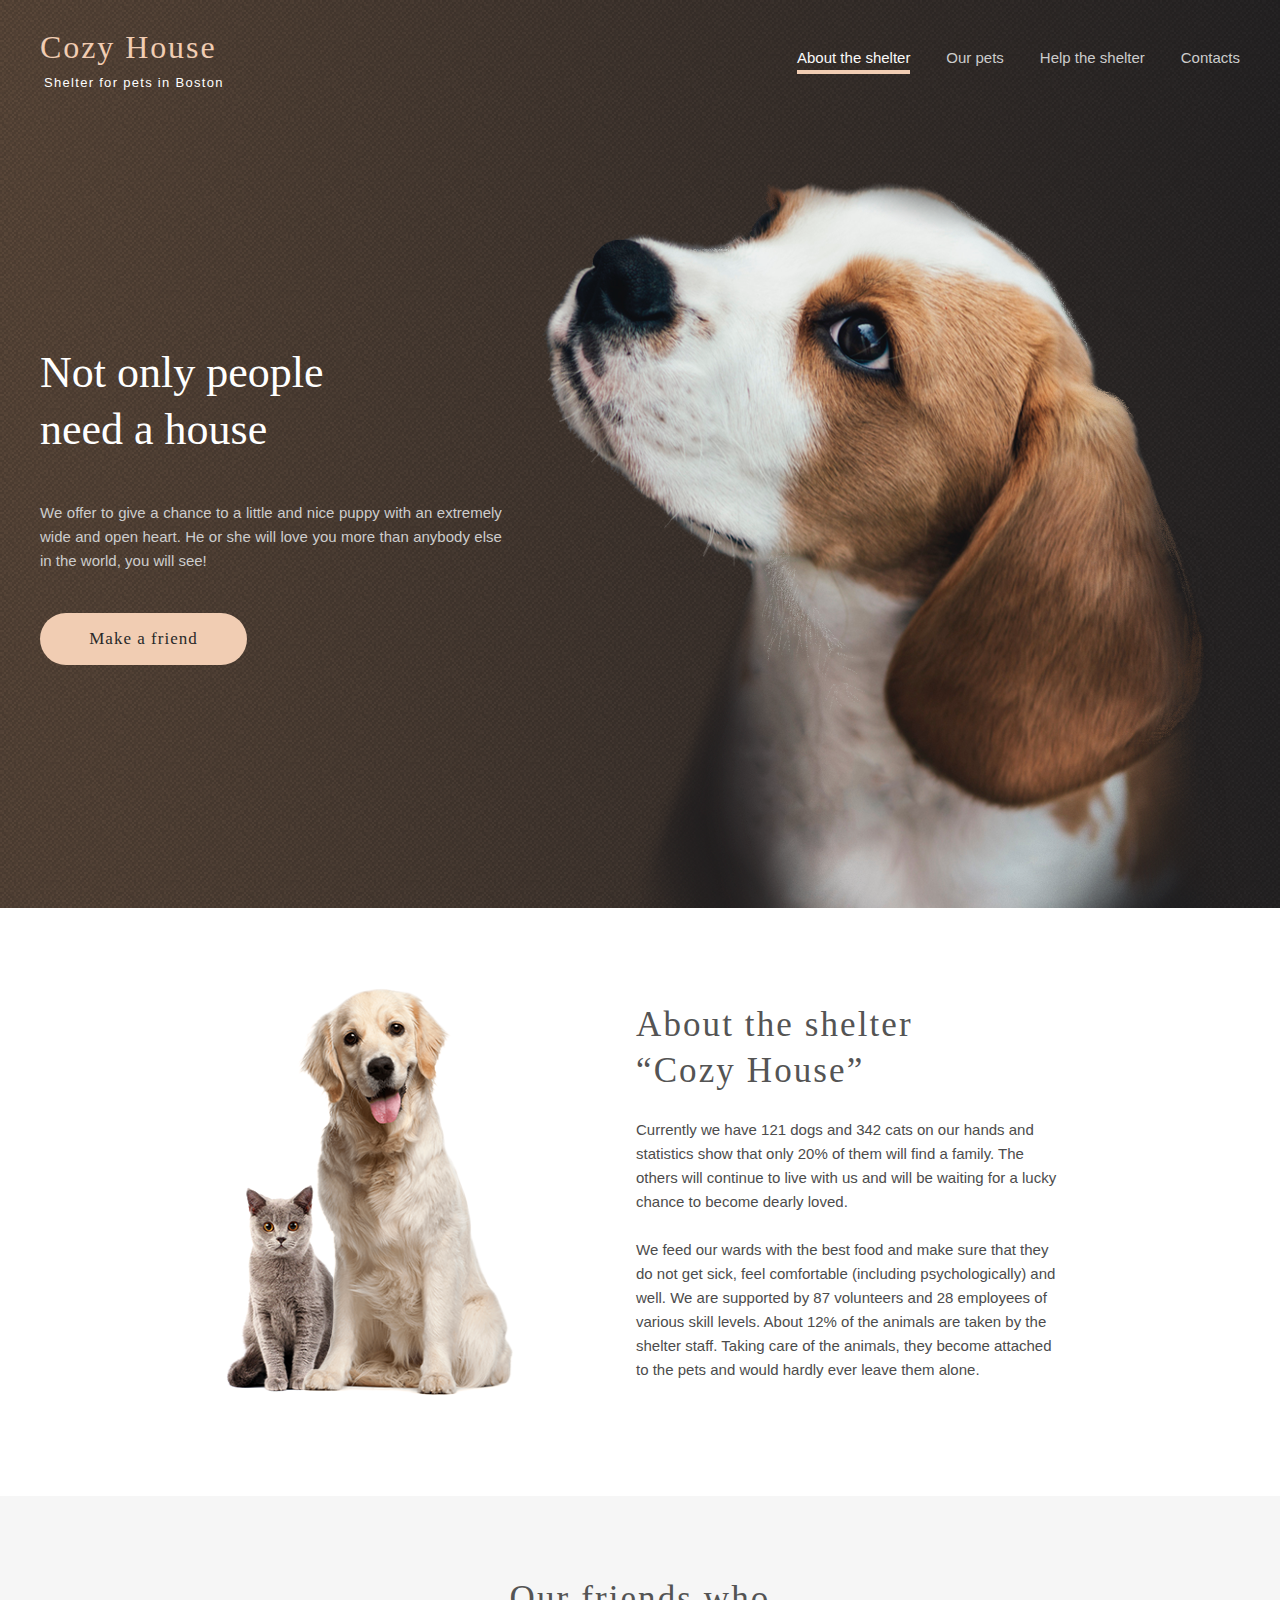
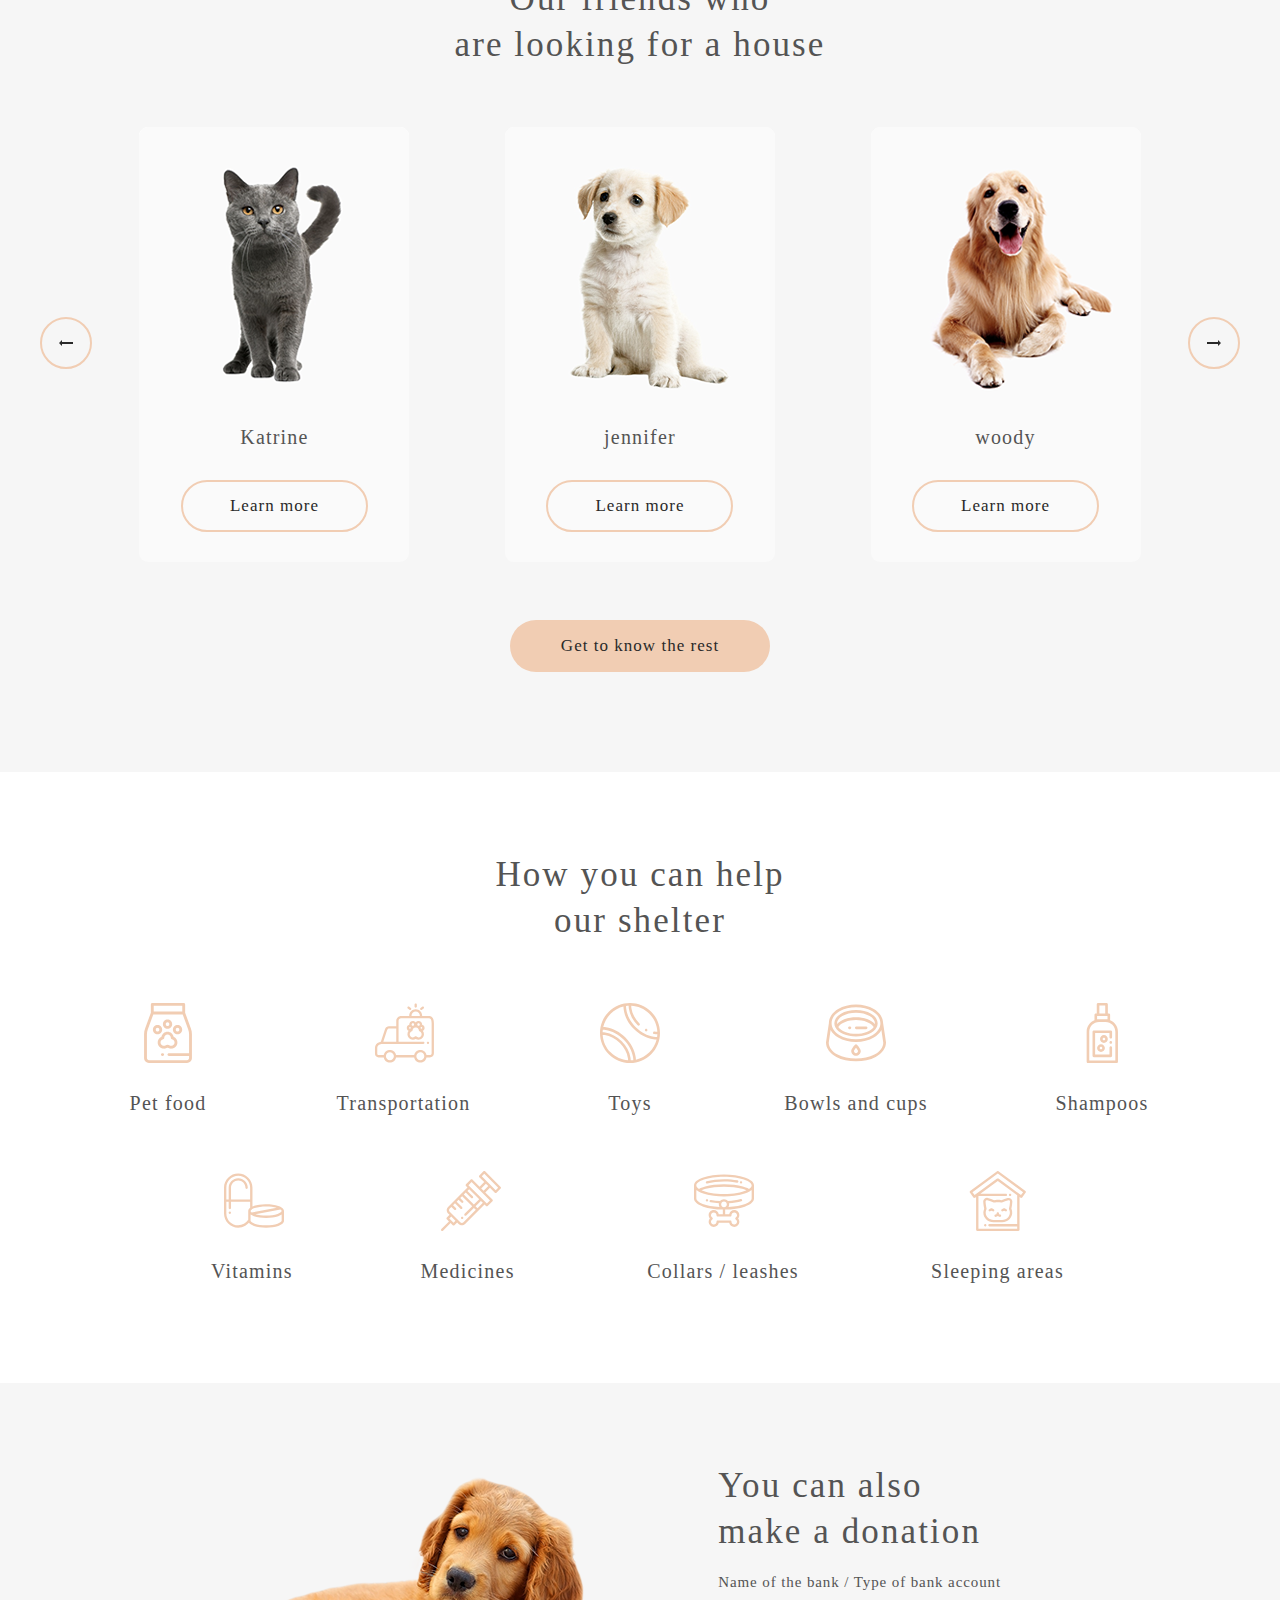
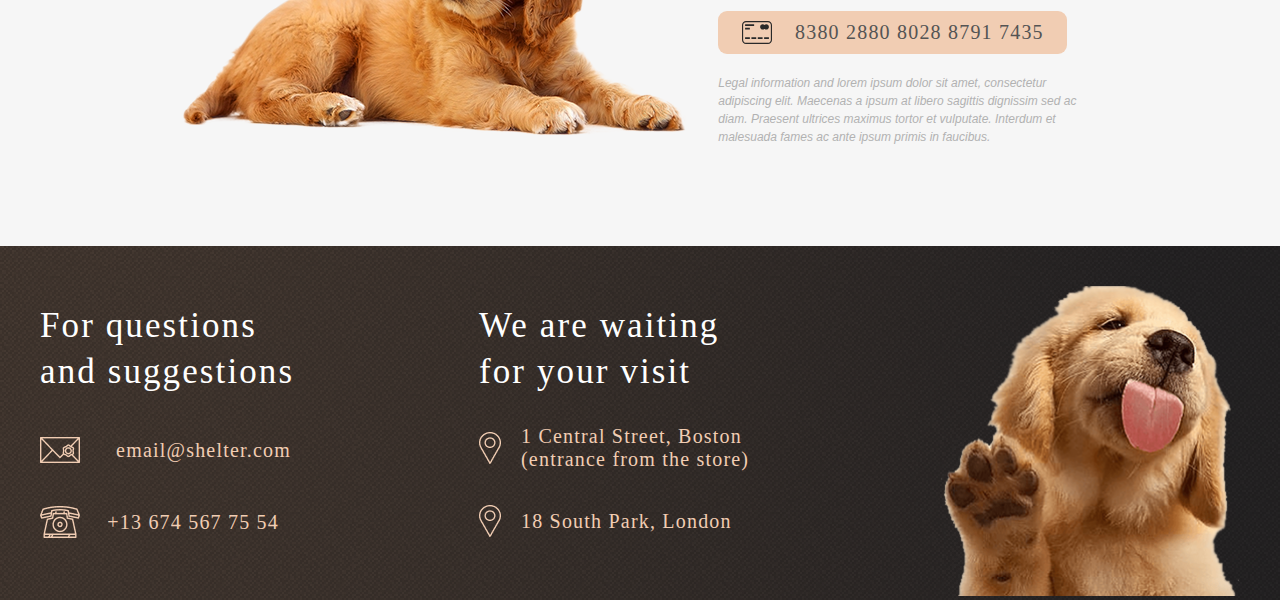
==== commit 626fae5c: "feat: global update index and style for index.html" ====
--- a/shelter/index.html
+++ b/shelter/index.html
@@ -33,6 +33,13 @@
           <div class="line"></div>
           <div class="line"></div>
         </div> <!-- burger-menu -->
+
+        <ul class="nav-menu">
+          <li><a class="link-about" href="#about">About the shelter <div></div></a></li>
+          <li><a href="./pets.html#our-pets">Our pets</a></li>
+          <li><a href="#help">Help the shelter</a></li>
+          <li><a href="#contacts">Contacts</a></li>
+        </ul> <!-- nav-menu -->
       </nav><!-- nav -->
 
     </header><!-- header -->
@@ -42,11 +49,13 @@
 
       <div class="not_only">
         <div class="container">
-          <h1>Not only people <br> need a house</h1>
-          <p>We offer to give a chance to a little and nice puppy with an extremely wide and open heart. He or she
-            will
-            love you more than anybody else in the world, you will see!</p>
-          <button>Make a friend</button>
+          <div class="general-not-only">
+            <h1>Not only people <br> need a house</h1>
+            <p>We offer to give a chance to a little and nice puppy with an extremely wide and open heart. He or she
+              will
+              love you more than anybody else in the world, you will see!</p>
+            <button>Make a friend</button>
+          </div> <!-- general -->
           <img src="./img/main-page/1_not_only/start-screen-puppy.png" alt="start-screen-puppy">
         </div>
       </div><!-- Not only -->
@@ -54,23 +63,26 @@
 
       <div class="about">
         <div class="container">
-          <h2>About the shelter <br>
-            “Cozy House”</h2>
-          <p>Currently we have 121 dogs and 342 cats on our hands and statistics show that only
-            20% of them will find
-            a
-            family. The
-            others will continue to live with us and will be waiting for a lucky chance to become dearly loved.</p>
-          <p class="second-p">We feed our wards with the best food and make sure that they do not get sick, feel
-            comfortable (including
-            psychologically) and well. We are supported by 87 volunteers and 28 employees of various skill levels.
-            About
-            12% of the
-            animals are taken by the shelter staff. Taking care of the animals, they become attached to the pets and
-            would hardly
-            ever leave them alone.</p>
+          <div class="general-about">
+            <h2>About the shelter <br>
+              “Cozy House”</h2>
+            <p>Currently we have 121 dogs and 342 cats on our hands and statistics show that only
+              20% of them will find
+              a
+              family. The
+              others will continue to live with us and will be waiting for a lucky chance to become dearly loved.</p>
+            <p class="second-p">We feed our wards with the best food and make sure that they do not get sick, feel
+              comfortable (including
+              psychologically) and well. We are supported by 87 volunteers and 28 employees of various skill levels.
+              About
+              12% of the
+              animals are taken by the shelter staff. Taking care of the animals, they become attached to the pets and
+              would hardly
+              ever leave them alone.</p>
+          </div> <!-- general-about -->
           <img src="./img/main-page/2_about/about-pets.png" alt="cat and dog">
-        </div>
+
+        </div> <!-- container -->
       </div><!-- About -->
 
 
@@ -78,19 +90,41 @@
         <div class=" container">
           <h2>Our friends who <br> are looking for a house</h2>
 
-          <div class="card">
-            <img src="./img/main-page/3_our_friends/pets-katrine.png" alt="katrine">
-            <p>Katrine</p>
-            <button>Learn more</button>
+          <div class="cards">
+
+            <img class="first-arrow hide-on-mobile" src="./img/main-page/3_our_friends/button_arrow.svg"
+              alt="arrow"><!-- arrow -->
+
+            <div class="card">
+              <img src="./img/main-page/3_our_friends/pets-katrine.png" alt="katrine">
+              <p>Katrine</p>
+              <button>Learn more</button>
+            </div> <!-- cars -->
+
+            <div class="card hide-on-mobile">
+              <img src="./img/main-page/3_our_friends/pets-jennifer.png" alt="jennifer">
+              <p>jennifer</p>
+              <button>Learn more</button>
+            </div> <!-- card -->
+
+            <div class="card hide-on-mobile hide-on-tablet">
+              <img src="./img/main-page/3_our_friends/pets-woody.png" alt="woody">
+              <p>woody</p>
+              <button>Learn more</button>
+            </div> <!-- card -->
+
+            <img class="second-arrow hide-on-mobile" src="./img/main-page/3_our_friends/button_arrow_2.svg" alt="arrow">
+            <!-- arrow -->
           </div>
 
-          <div class="card-nav">
+
+          <div class="card-mobile-nav">
             <img class="first-arrow" src="./img/main-page/3_our_friends/button_arrow.svg" alt="arrow">
             <img src="./img/main-page/3_our_friends/button_arrow_2.svg" alt="arrow">
           </div>
 
-          <button class="button">Get to know the rest</button>
-        </div>
+          <button class="button-get">Get to know the rest</button>
+        </div> <!-- container -->
       </div><!--Our friends -->
 
 
@@ -105,17 +139,17 @@
               <p>Pet food</p>
             </div>
 
-            <div class="icon-card">
+            <div class="icon-card transportation">
               <img src="./img/main-page/4_help/2.svg" alt="Transportation">
               <p>Transportation</p>
             </div>
 
-            <div class="icon-card">
+            <div class="icon-card toys">
               <img src="./img/main-page/4_help/3.svg" alt="Toys">
               <p>Toys</p>
             </div>
 
-            <div class="icon-card">
+            <div class="icon-card bowls">
               <img src="./img/main-page/4_help/4.svg" alt="Bowls and cups">
               <p>Bowls and cups</p>
             </div>
@@ -125,22 +159,22 @@
               <p>Shampoos</p>
             </div>
 
-            <div class="icon-card">
+            <div class="icon-card vitamins">
               <img src="./img/main-page/4_help/6.svg" alt="Vitamins">
               <p>Vitamins</p>
             </div>
 
-            <div class="icon-card">
+            <div class="icon-card medicines">
               <img src="./img/main-page/4_help/7.svg" alt="Medicines">
               <p>Medicines</p>
             </div>
 
-            <div class="icon-card">
+            <div class="icon-card collars">
               <img src="./img/main-page/4_help/8.svg" alt="Collars / leashes">
               <p>Collars / leashes</p>
             </div>
 
-            <div class="icon-card">
+            <div class="icon-card sleeping">
               <img src="./img/main-page/4_help/9.svg" alt="Sleeping areas">
               <p>Sleeping areas</p>
             </div>
@@ -152,17 +186,20 @@
 
       <div class="donation">
         <div class="container">
-          <h2>You can also <br> make a donation</h2>
-          <h3>Name of the bank / Type of bank account</h3>
-
-          <button>
-            <img src="./img/main-page/5_donation/credit-card.svg" alt="number-card">
-            8380 2880 8028 8791 7435
-          </button>
-
-          <p>Legal information and lorem ipsum dolor sit amet, consectetur adipiscing elit. Maecenas a ipsum at
-            libero sagittis dignissim sed ac diam. Praesent ultrices maximus tortor et vulputate. Interdum et malesuada
-            fames ac ante ipsum primis in faucibus.</p>
+          <div class="general-donation">
+            <h2>You can also <br> make a donation</h2>
+            <h3>Name of the bank / Type of bank account</h3>
+
+            <button>
+              <img src="./img/main-page/5_donation/credit-card.svg" alt="number-card">
+              8380 2880 8028 8791 7435
+            </button>
+
+            <p>Legal information and lorem ipsum dolor sit amet, consectetur adipiscing elit. Maecenas a ipsum at
+              libero sagittis dignissim sed ac diam. Praesent ultrices maximus tortor et vulputate. Interdum et
+              malesuada
+              fames ac ante ipsum primis in faucibus.</p>
+          </div> <!-- general-donation -->
 
           <img class="dog-img" src="./img/main-page/5_donation/donation-dog.png" alt="donation-dog">
         </div> <!-- container -->
@@ -171,31 +208,40 @@
     </main><!-- main -->
 
     <footer class="footer"> <!-- footer -->
+
       <div class="container">
-        <h2>For questions and <br> suggestions</h2>
-
-        <div class="first-container contacts">
-          <img src="./img/main-page/6_footer/mail.png" alt="mail">
-          <p>email@shelter.com</p>
-        </div>
-
-        <div class="second-container contacts">
-          <img src="./img/main-page/6_footer/phone.png" alt="phone">
-          <p>+13 674 567 75 54</p>
-        </div>
-
-        <h3>We are waiting for <br> your visit</h3>
-        <div class="adress">
-          <div class="third-container">
-            <img src="./img/main-page/6_footer/pin.png" alt="adress">
-            <p>1 Central Street, Boston <br> (entrance from the store)</p>
-          </div>
-
-          <div class="four-container">
-            <img src="./img/main-page/6_footer/pin.png" alt="adress">
-            <p>18 South Park, London</p>
-          </div>
-        </div>
+        <div class="global-container">
+          <div class="first-container">
+            <h2>For questions and suggestions</h2>
+
+            <div class="first-container-mobile contacts">
+              <img src="./img/main-page/6_footer/mail.png" alt="mail">
+              <p>email@shelter.com</p>
+            </div>
+
+            <div class="second-container-mobile contacts">
+              <img src="./img/main-page/6_footer/phone.png" alt="phone">
+              <p>+13 674 567 75 54</p>
+            </div>
+
+          </div> <!-- first-container -->
+
+          <div class="second-container">
+            <h3>We are waiting for your visit</h3>
+            <div class="adress">
+              <div class="third-container-mobile">
+                <img src="./img/main-page/6_footer/pin.png" alt="adress">
+                <p>1 Central Street, Boston <br> (entrance from the store)</p>
+              </div>
+
+              <div class="four-container-mobile">
+                <img src="./img/main-page/6_footer/pin.png" alt="adress">
+                <p>18 South Park, London</p>
+              </div>
+            </div>
+          </div> <!-- second-container" -->
+        </div> <!-- global-container -->
+
         <img class="img-footer" src="./img/main-page/6_footer/footer-puppy.png" alt="footer-puppy">
 
       </div> <!-- container -->
--- a/shelter/styles/style.css
+++ b/shelter/styles/style.css
@@ -46,7 +46,7 @@
   letter-spacing: 0.06em;
 }
 
-.wrapper .main .donation .container h3, .wrapper .main .about .container p, .wrapper .main .not_only .container p {
+.wrapper .main .donation .container h3, .wrapper .main .about .container p, .wrapper .main .not_only .container p, .wrapper .header .nav .nav-menu {
   font-family: "Arial";
   font-style: normal;
   font-weight: 400;
@@ -86,6 +86,18 @@
   padding: 30px 20px 60px 20px;
   /* logo */
 }
+@media (min-width: 768px) {
+  .wrapper .header {
+    padding-left: 30px;
+    padding-right: 30px;
+  }
+}
+@media (min-width: 1280px) {
+  .wrapper .header {
+    padding-left: 40px;
+    padding-right: 40px;
+  }
+}
 .wrapper .header .logo .cozy {
   margin-bottom: 10px;
   font-family: "Georgia";
@@ -108,6 +120,7 @@
 }
 .wrapper .header .nav {
   /* burger-menu */
+  /* nav-menu */
 }
 .wrapper .header .nav .burger-menu {
   /* line */
@@ -120,6 +133,31 @@
 }
 .wrapper .header .nav .burger-menu .line:last-child {
   margin-bottom: 0px;
+}
+@media (min-width: 768px) {
+  .wrapper .header .nav .burger-menu {
+    display: none;
+  }
+}
+.wrapper .header .nav .nav-menu {
+  display: flex;
+  justify-content: space-between;
+  width: 443px;
+  /* li */
+}
+@media (max-width: 767px) {
+  .wrapper .header .nav .nav-menu {
+    display: none;
+  }
+}
+.wrapper .header .nav .nav-menu li a {
+  color: #cdcdcd;
+}
+.wrapper .header .nav .nav-menu li a:first-child div {
+  border: #f1cdb3 solid 2px;
+}
+.wrapper .header .nav .nav-menu li .link-about {
+  color: #fafafa;
 }
 .wrapper .main {
   /* not_only */
@@ -128,20 +166,69 @@
   /* help */
   /* donation */
 }
+.wrapper .main .not_only {
+  /* button */
+}
 .wrapper .main .not_only .container {
   display: flex;
   flex-direction: column;
   width: 93.75%;
   margin: 0 auto;
   text-align: center;
+  /* h1 */
+  /* p */
+}
+@media (min-width: 1280px) {
+  .wrapper .main .not_only .container {
+    flex-direction: row;
+  }
+}
+@media (min-width: 1280px) {
+  .wrapper .main .not_only .container .general-not-only {
+    text-align: left;
+  }
 }
 .wrapper .main .not_only .container h1 {
   color: #ffffff;
   margin-bottom: 42px;
+  /* media */
+}
+@media (min-width: 768px) {
+  .wrapper .main .not_only .container h1 {
+    font-family: "Georgia";
+    font-style: normal;
+    font-weight: 400;
+    font-size: 44px;
+    line-height: 130%;
+    text-align: left;
+    padding-left: 129px;
+    letter-spacing: normal;
+  }
+}
+@media (min-width: 1280px) {
+  .wrapper .main .not_only .container h1 {
+    padding-top: 194px;
+    padding-left: 0px;
+  }
 }
 .wrapper .main .not_only .container p {
   color: #cdcdcd;
   margin-bottom: 42px;
+}
+@media (min-width: 768px) {
+  .wrapper .main .not_only .container p {
+    margin: 0 auto;
+    width: 63.7%;
+    text-align: justify;
+    margin-bottom: 42px;
+  }
+}
+@media (min-width: 1280px) {
+  .wrapper .main .not_only .container p {
+    margin: 0;
+    width: 92%;
+    margin-bottom: 40px;
+  }
 }
 .wrapper .main .not_only button {
   width: 207px;
@@ -159,8 +246,25 @@
   font-size: 17px;
   line-height: 130%;
 }
+@media (min-width: 1280px) {
+  .wrapper .main .not_only button {
+    margin: 0;
+  }
+}
 .wrapper .main .not_only img {
   padding-left: 13.75%;
+}
+@media (min-width: 768px) {
+  .wrapper .main .not_only img {
+    padding-left: 21.76%;
+  }
+}
+@media (min-width: 1280px) {
+  .wrapper .main .not_only img {
+    width: 58.5%;
+    padding-left: 0%;
+    padding-top: 30px;
+  }
 }
 .wrapper .main .about {
   background: #ffffff;
@@ -173,23 +277,85 @@
   /* h2 */
   /* p */
   /* p */
+}
+@media (min-width: 768px) {
+  .wrapper .main .about .container {
+    width: 56%;
+  }
+}
+@media (min-width: 1280px) {
+  .wrapper .main .about .container {
+    display: flex;
+    flex-direction: row-reverse;
+    justify-content: center;
+    width: 100%;
+  }
+}
+@media (min-width: 1280px) {
+  .wrapper .main .about .container .general-about {
+    width: 430px;
+  }
 }
 .wrapper .main .about .container h2 {
   color: #545454;
   padding-top: 42px;
   margin-bottom: 25px;
 }
+@media (min-width: 768px) {
+  .wrapper .main .about .container h2 {
+    font-family: "Georgia";
+    font-style: normal;
+    font-weight: 400;
+    font-size: 35px;
+    line-height: 130%;
+    letter-spacing: 0.06em;
+    text-align: start;
+    padding-top: 80px;
+  }
+}
+@media (min-width: 1280px) {
+  .wrapper .main .about .container h2 {
+    padding-top: 94px;
+  }
+}
 .wrapper .main .about .container p {
   color: #4c4c4c;
   text-align: justify;
   margin-bottom: 22px;
 }
+@media (min-width: 768px) {
+  .wrapper .main .about .container p {
+    text-align: start;
+    margin-bottom: 23.5px;
+  }
+}
 .wrapper .main .about .container .second-p {
   margin-bottom: 42px;
+}
+@media (min-width: 768px) {
+  .wrapper .main .about .container .second-p {
+    margin-bottom: 80px;
+  }
 }
 .wrapper .main .about .container img {
   width: 96%;
   margin-bottom: 38px;
+}
+@media (min-width: 768px) {
+  .wrapper .main .about .container img {
+    width: 70%;
+    margin-bottom: 96px;
+  }
+}
+@media (min-width: 1280px) {
+  .wrapper .main .about .container img {
+    width: 300px;
+    height: 408px;
+    margin-top: 80px;
+    padding-left: 11px;
+    margin-right: 122px;
+    margin-bottom: 100px;
+  }
 }
 .wrapper .main .our_friends {
   background: #f6f6f6;
@@ -207,12 +373,60 @@
   padding-top: 42px;
   margin-bottom: 42px;
 }
+@media (min-width: 768px) {
+  .wrapper .main .our_friends .container h2 {
+    font-family: "Georgia";
+    font-style: normal;
+    font-weight: 400;
+    font-size: 35px;
+    line-height: 130%;
+    letter-spacing: 0.06em;
+    padding-top: 80px;
+    margin-bottom: 60px;
+  }
+}
+@media (max-width: 767px) {
+  .wrapper .main .our_friends .container .cards .hide-on-mobile {
+    display: none;
+  }
+}
+@media (max-width: 1279px) {
+  .wrapper .main .our_friends .container .cards .hide-on-tablet {
+    display: none;
+  }
+}
+@media (min-width: 768px) {
+  .wrapper .main .our_friends .container .cards {
+    display: flex;
+    margin: 0 auto;
+    width: 92.2%;
+    margin-bottom: 39px;
+    /* стрела которая будет в десктопной версии */
+    /* стрела которая будет в десктопной версии */
+  }
+}
+@media (min-width: 768px) and (min-width: 1280px) {
+  .wrapper .main .our_friends .container .cards {
+    width: 93.8%;
+  }
+}
+@media (min-width: 768px) and (min-width: 768px) {
+  .wrapper .main .our_friends .container .cards .first-arrow {
+    margin-top: -22px;
+  }
+}
+@media (min-width: 768px) and (min-width: 768px) {
+  .wrapper .main .our_friends .container .cards .second-arrow {
+    margin-top: -22px;
+  }
+}
 .wrapper .main .our_friends .container .card {
   width: 270px;
   margin: 0 auto;
   border-radius: 9px;
   margin-bottom: 19px;
   background: #fafafa;
+  /* button */
 }
 .wrapper .main .our_friends .container .card img {
   margin-bottom: 25px;
@@ -237,13 +451,18 @@
   letter-spacing: 0.06em;
   color: #292929;
 }
-.wrapper .main .our_friends .container .card-nav {
+.wrapper .main .our_friends .container .card-mobile-nav {
   margin-bottom: 38px;
 }
-.wrapper .main .our_friends .container .card-nav .first-arrow {
+@media (min-width: 768px) {
+  .wrapper .main .our_friends .container .card-mobile-nav {
+    display: none;
+  }
+}
+.wrapper .main .our_friends .container .card-mobile-nav .first-arrow {
   margin-right: 76px;
 }
-.wrapper .main .our_friends .container .button {
+.wrapper .main .our_friends .container .button-get {
   width: 260px;
   height: 52px;
   background: #f1cdb3;
@@ -259,6 +478,11 @@
   line-height: 130%;
   letter-spacing: 0.06em;
 }
+@media (min-width: 768px) {
+  .wrapper .main .our_friends .container .button-get {
+    margin-bottom: 100px;
+  }
+}
 .wrapper .main .help {
   background: #ffffff;
   margin: 0 auto;
@@ -272,6 +496,19 @@
   color: #545454;
   padding-top: 42px;
   margin-bottom: 42px;
+  /* media */
+}
+@media (min-width: 768px) {
+  .wrapper .main .help .container h2 {
+    font-family: "Georgia";
+    font-style: normal;
+    font-weight: 400;
+    font-size: 35px;
+    line-height: 130%;
+    letter-spacing: 0.06em;
+    padding-top: 80px;
+    margin-bottom: 60px;
+  }
 }
 .wrapper .main .help .container .icons {
   padding-bottom: 42px;
@@ -280,15 +517,92 @@
   grid-template-columns: repeat(2, 1fr);
   grid-template-rows: repeat(5, 1fr);
   grid-row-gap: 30px;
+  /* media */
+  /* media */
   /* icon-card */
+}
+@media (min-width: 768px) {
+  .wrapper .main .help .container .icons {
+    width: 90%;
+    grid-template-columns: repeat(3, 1fr);
+    grid-template-rows: repeat(3, 1fr);
+    grid-row-gap: 56px;
+    padding-bottom: 100px;
+  }
+}
+@media (min-width: 1280px) {
+  .wrapper .main .help .container .icons {
+    display: grid;
+    justify-content: space-between;
+    width: 1100px;
+    grid-template-columns: repeat(5, 166px);
+    grid-template-rows: repeat(2, 1fr);
+    grid-row-gap: 56px;
+    grid-column-gap: 20px;
+    padding-bottom: 100px;
+    margin-left: 85px;
+  }
+  .wrapper .main .help .container .icons .transportation {
+    margin-left: 4px;
+  }
+  .wrapper .main .help .container .icons .toys {
+    margin-left: -10px;
+  }
+  .wrapper .main .help .container .icons .bowls {
+    margin-left: -25px;
+  }
+  .wrapper .main .help .container .icons .vitamins {
+    margin-left: 139px;
+  }
+  .wrapper .main .help .container .icons .vitamins p {
+    margin-left: -13px;
+  }
+  .wrapper .main .help .container .icons .medicines {
+    margin-left: 122px;
+  }
+  .wrapper .main .help .container .icons .medicines p {
+    margin-left: -20px;
+  }
+  .wrapper .main .help .container .icons .collars {
+    margin-left: 142px;
+  }
+  .wrapper .main .help .container .icons .collars p {
+    width: 166px;
+    margin-left: -54px;
+  }
+  .wrapper .main .help .container .icons .sleeping {
+    margin-left: 182px;
+  }
+  .wrapper .main .help .container .icons .sleeping p {
+    width: 166px;
+    margin-left: -53px;
+  }
 }
 .wrapper .main .help .container .icons .icon-card img {
   width: 50px;
   height: 50px;
   margin-bottom: 16px;
+  /* media */
+}
+@media (min-width: 768px) {
+  .wrapper .main .help .container .icons .icon-card img {
+    width: 60px;
+    height: 60px;
+    margin-bottom: 25px;
+  }
 }
 .wrapper .main .help .container .icons .icon-card p {
   color: #545454;
+  /* media */
+}
+@media (min-width: 768px) {
+  .wrapper .main .help .container .icons .icon-card p {
+    font-family: "Georgia";
+    font-style: normal;
+    font-weight: 400;
+    font-size: 20px;
+    line-height: 115%;
+  }
 }
 .wrapper .main .donation {
   background: #f6f6f6;
@@ -304,15 +618,59 @@
   /* p */
   /* dog-img */
 }
+@media (min-width: 1280px) {
+  .wrapper .main .donation .container {
+    display: flex;
+    flex-direction: row-reverse;
+    width: 89.5%;
+  }
+}
 .wrapper .main .donation .container h2 {
   padding-top: 44px;
   margin-bottom: 20px;
   color: #545454;
+  /* media */
+}
+@media (min-width: 768px) {
+  .wrapper .main .donation .container h2 {
+    font-family: "Georgia";
+    font-style: normal;
+    font-weight: 400;
+    font-size: 35px;
+    line-height: 130%;
+    letter-spacing: 0.06em;
+    padding-top: 80px;
+    text-align: start;
+    padding-left: 146px;
+  }
+}
+@media (min-width: 1280px) {
+  .wrapper .main .donation .container h2 {
+    padding-left: 30px;
+  }
 }
 .wrapper .main .donation .container h3 {
   margin-bottom: 20px;
   font-family: "Georgia";
   color: #545454;
+  /* media */
+}
+@media (min-width: 768px) {
+  .wrapper .main .donation .container h3 {
+    font-family: "Georgia";
+    font-style: normal;
+    font-weight: 400;
+    font-size: 15px;
+    line-height: 110%;
+    letter-spacing: 0.06em;
+    text-align: start;
+    padding-left: 146px;
+  }
+}
+@media (min-width: 1280px) {
+  .wrapper .main .donation .container h3 {
+    padding-left: 30px;
+  }
 }
 .wrapper .main .donation .container button {
   width: 281px;
@@ -326,26 +684,132 @@
   border-radius: 9px;
   border: none;
   color: #545454;
+  /* media */
+}
+@media (min-width: 768px) {
+  .wrapper .main .donation .container button {
+    width: 349px;
+    height: 43px;
+    font-family: "Georgia";
+    font-style: normal;
+    font-weight: 400;
+    font-size: 20px;
+    line-height: 115%;
+    margin-left: 146px;
+  }
+}
+@media (min-width: 1280px) {
+  .wrapper .main .donation .container button {
+    margin-left: 30px;
+  }
 }
 .wrapper .main .donation .container p {
   display: flex;
   justify-content: center;
   color: #b2b2b2;
+  /* media */
+}
+@media (min-width: 768px) {
+  .wrapper .main .donation .container p {
+    margin: 0 auto;
+    width: 55.5%;
+    margin-left: 146px;
+    margin-bottom: 60px;
+    text-align: start;
+    font-family: "Arial";
+    font-style: italic;
+    font-weight: 400;
+    font-size: 12px;
+    line-height: 18px;
+  }
+}
+@media (min-width: 1280px) {
+  .wrapper .main .donation .container p {
+    margin-left: 30px;
+    width: 68.5%;
+  }
 }
 .wrapper .main .donation .container .dog-img {
   width: 260px;
   margin-bottom: 39px;
+  /* media */
+}
+@media (min-width: 768px) {
+  .wrapper .main .donation .container .dog-img {
+    width: 504px;
+    margin-bottom: 96px;
+  }
+}
+@media (min-width: 1280px) {
+  .wrapper .main .donation .container .dog-img {
+    width: 505px;
+    height: 261px;
+    margin-top: 93px;
+    margin-left: 116px;
+    margin-bottom: 109px;
+  }
 }
 
 /* wrapper */
 .footer {
   text-align: center;
   margin: 0 auto;
+}
+@media (min-width: 1280px) {
+  .footer .container {
+    display: flex;
+  }
+}
+@media (min-width: 768px) {
+  .footer .global-container {
+    width: 83%;
+    display: flex;
+    text-align: start;
+    margin: 0 auto;
+    padding-top: 31px;
+    margin-bottom: 23px;
+  }
+}
+@media (min-width: 768px) and (min-width: 1280px) {
+  .footer .global-container {
+    margin-left: 40px;
+    margin-top: 26px;
+  }
+}
+@media (min-width: 768px) {
+  .footer .global-container .first-container {
+    width: 279px;
+    margin-right: 58px;
+  }
+}
+@media (min-width: 768px) and (min-width: 1280px) {
+  .footer .global-container .first-container {
+    margin-right: 160px;
+  }
+}
+@media (min-width: 768px) {
+  .footer .global-container .second-container {
+    width: 290px;
+  }
+  .footer .global-container .second-container h3 {
+    padding-left: 0;
+  }
 }
 .footer h2 {
   padding-top: 30px;
   margin-bottom: 43px;
   color: #ffffff;
+}
+@media (min-width: 768px) {
+  .footer h2 {
+    padding-top: 0;
+    font-family: "Georgia";
+    font-style: normal;
+    font-weight: 400;
+    font-size: 35px;
+    line-height: 130%;
+    letter-spacing: 0.06em;
+  }
 }
 .footer .contacts {
   display: flex;
@@ -354,25 +818,50 @@
   letter-spacing: 0.06em;
   color: #f1cdb3;
 }
-.footer .first-container {
+.footer .first-container-mobile {
   width: 251px;
   margin: 0 auto;
   margin-bottom: 43px;
 }
-.footer .second-container {
+@media (min-width: 768px) {
+  .footer .first-container-mobile {
+    margin: 0;
+    margin-bottom: 43px;
+  }
+}
+.footer .second-container-mobile {
   width: 239px;
   margin: 0 auto;
   margin-bottom: 38px;
 }
+@media (min-width: 768px) {
+  .footer .second-container-mobile {
+    margin: 0;
+  }
+}
 .footer h3 {
+  width: 90%;
   margin-bottom: 40px;
+  padding-left: 33px;
   color: #ffffff;
+}
+@media (min-width: 768px) {
+  .footer h3 {
+    padding-top: 0;
+    font-family: "Georgia";
+    font-style: normal;
+    font-weight: 400;
+    font-size: 35px;
+    line-height: 130%;
+    letter-spacing: 0.06em;
+    margin-bottom: 31px;
+  }
 }
 .footer .adress p {
   letter-spacing: 0.06em;
   color: #f1cdb3;
 }
-.footer .third-container {
+.footer .third-container-mobile {
   display: flex;
   align-items: center;
   justify-content: start;
@@ -381,10 +870,22 @@
   margin-bottom: 38px;
   text-align: left;
 }
-.footer .third-container img {
+@media (min-width: 768px) {
+  .footer .third-container-mobile {
+    padding-top: 0;
+    font-family: "Georgia";
+    font-style: normal;
+    font-weight: 400;
+    font-size: 35px;
+    line-height: 130%;
+    letter-spacing: 0.06em;
+    margin-bottom: 34px;
+  }
+}
+.footer .third-container-mobile img {
   padding-right: 20px;
 }
-.footer .four-container {
+.footer .four-container-mobile {
   display: flex;
   align-items: center;
   justify-content: start;
@@ -392,11 +893,24 @@
   width: 300px;
   margin-bottom: 40px;
 }
-.footer .four-container img {
+.footer .four-container-mobile img {
   padding-right: 20px;
 }
 .footer .img-footer {
   width: 260px;
 }
+@media (min-width: 768px) {
+  .footer .img-footer {
+    width: 300px;
+  }
+}
+@media (min-width: 1280px) {
+  .footer .img-footer {
+    width: 300px;
+    height: 310px;
+    margin-top: 40px;
+    margin-right: 40px;
+  }
+}
 
 /* footer */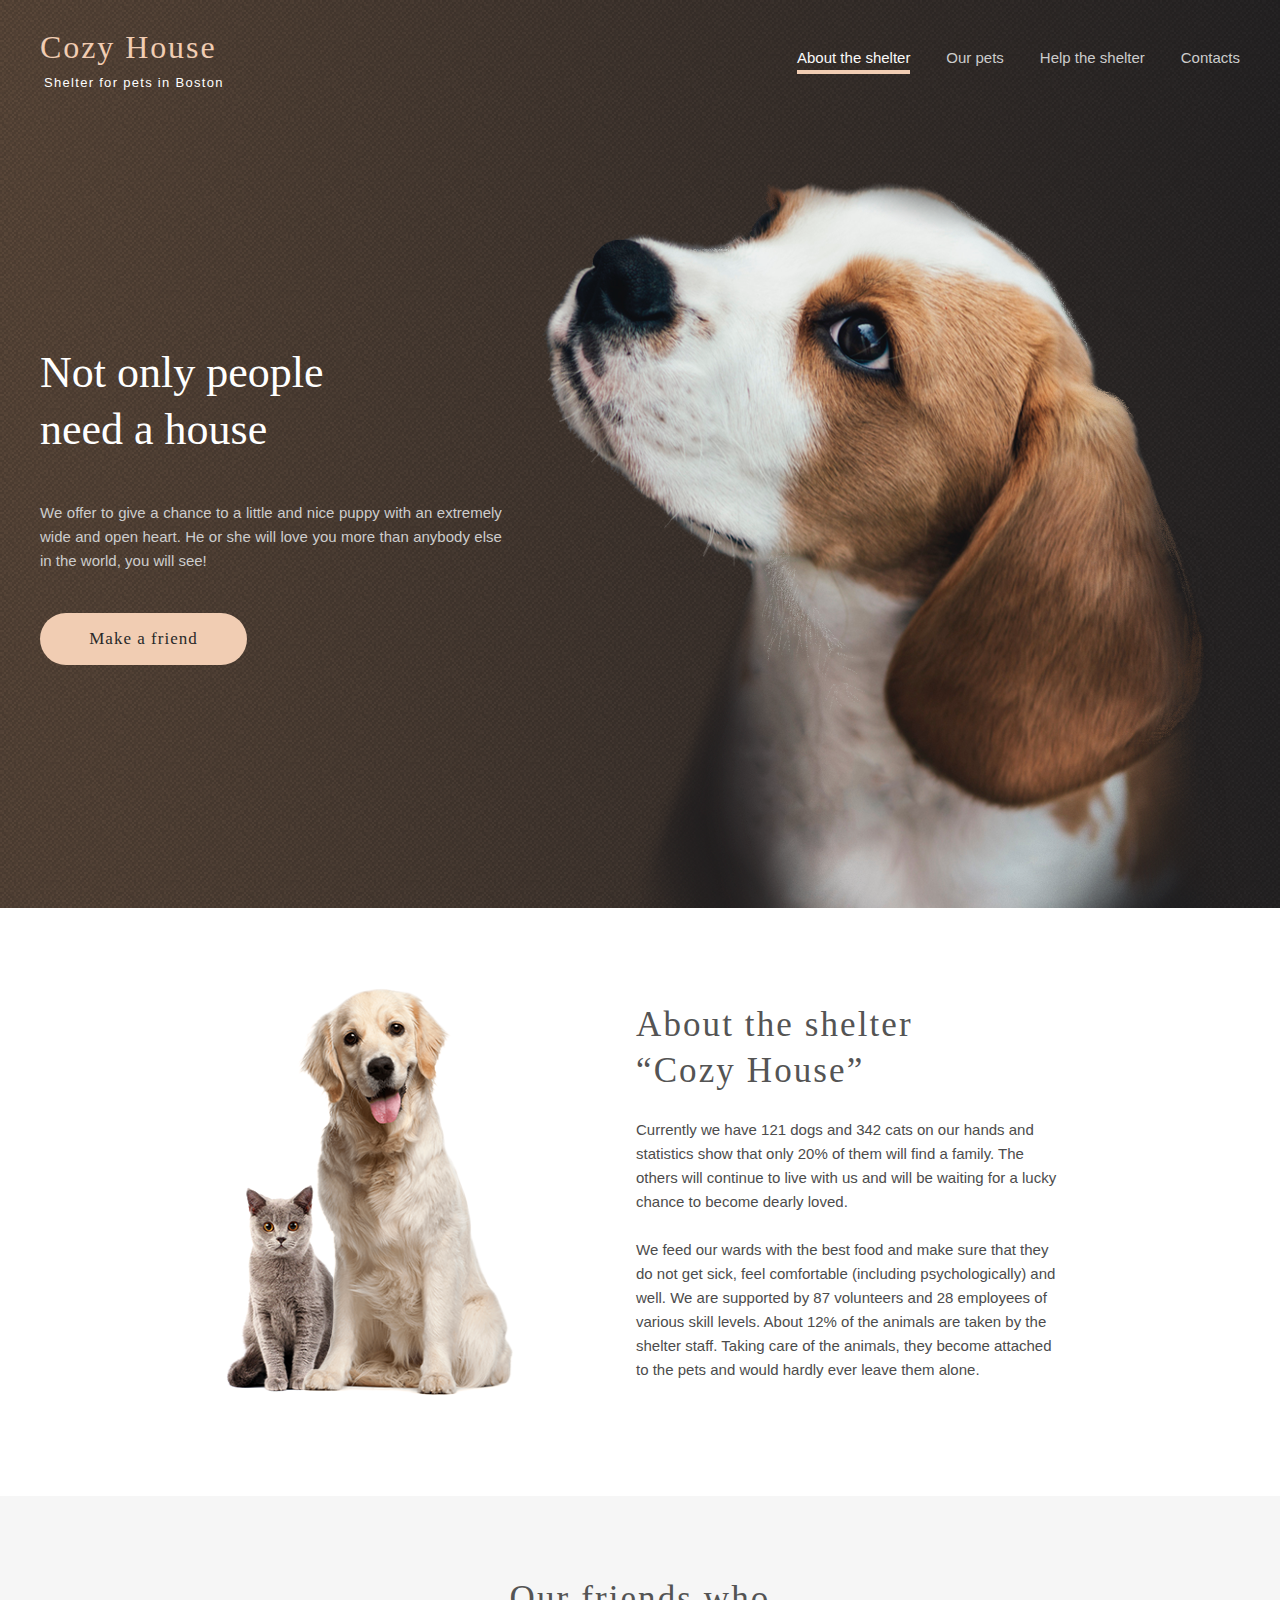
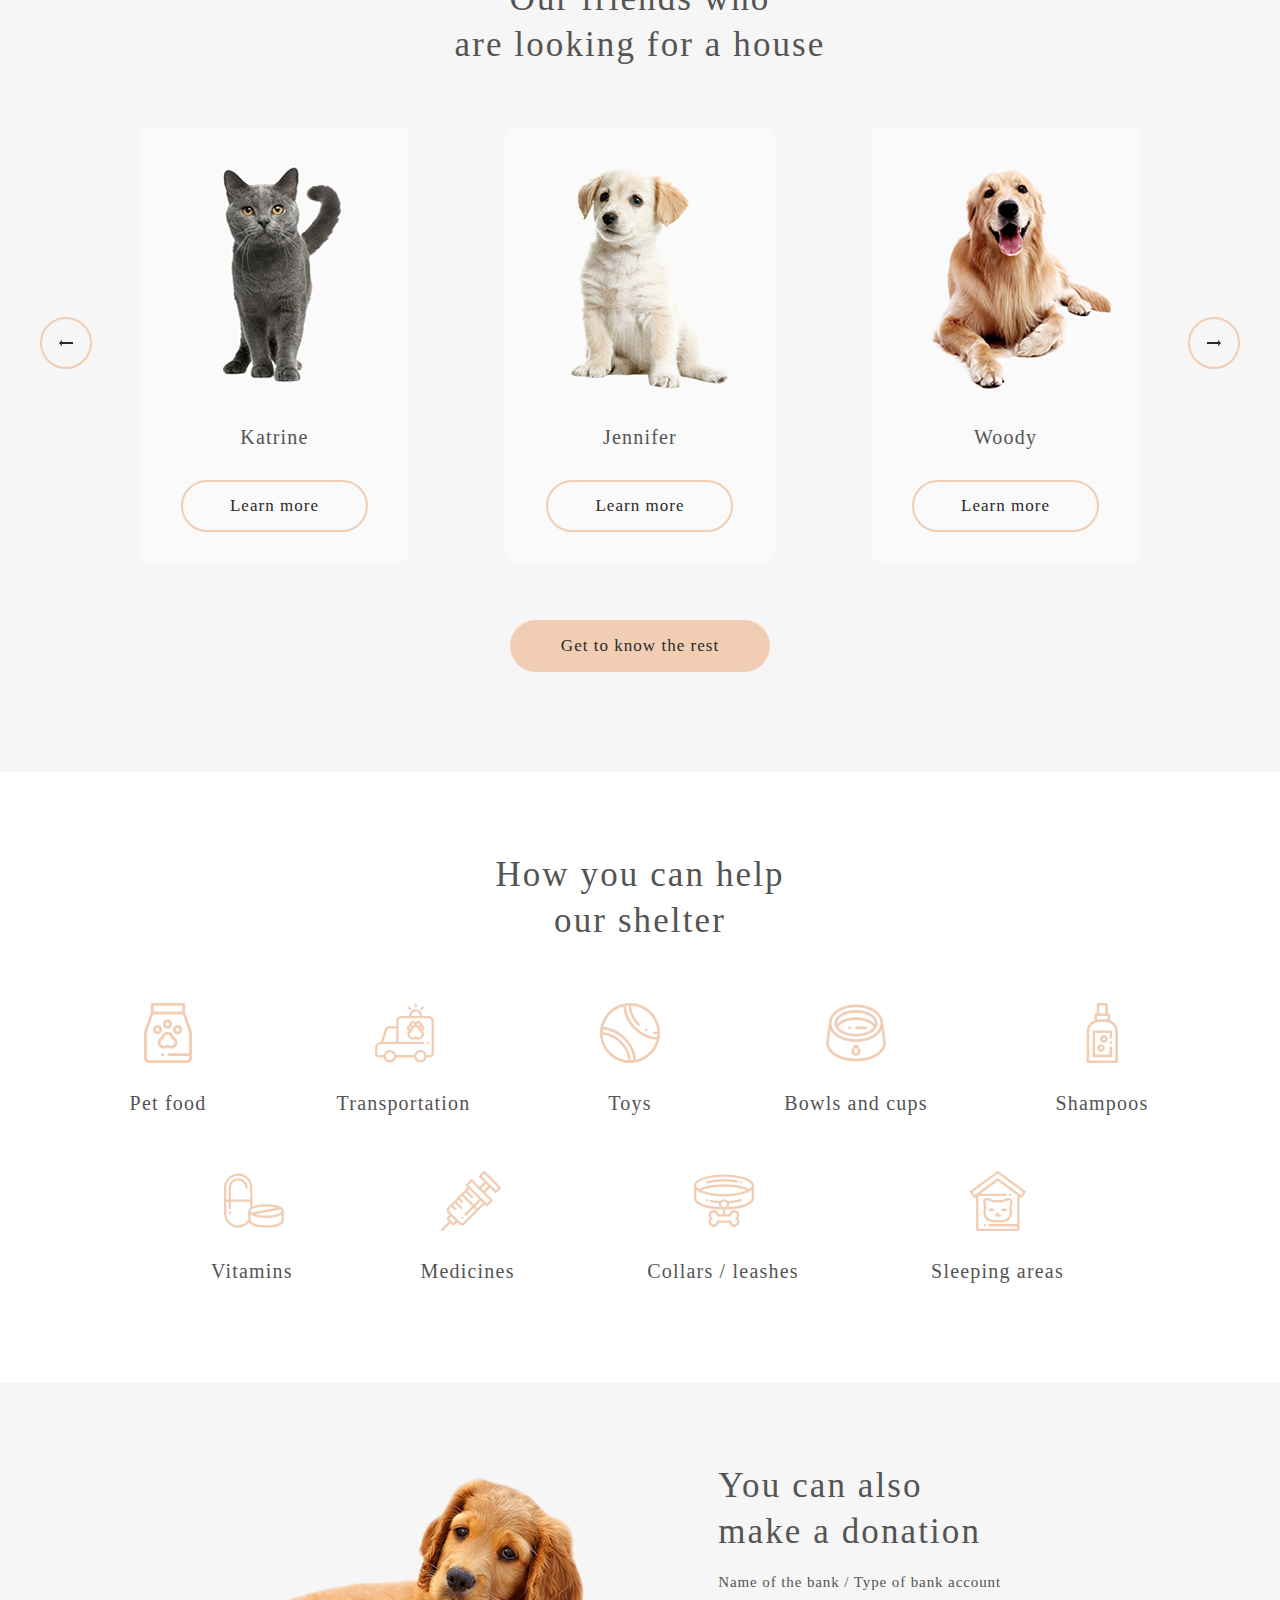
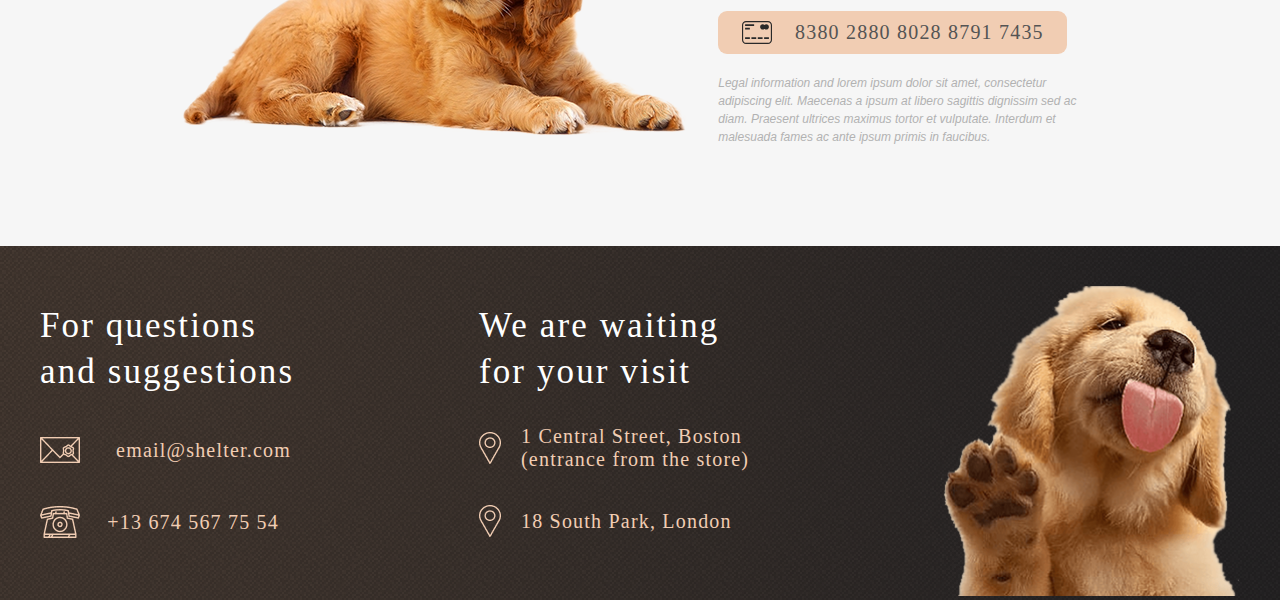
==== commit cc0791b1: "feat: global update idex.html, pets.html, style.css. fix bugs" ====
--- a/shelter/index.html
+++ b/shelter/index.html
@@ -61,7 +61,7 @@
       </div><!-- Not only -->
 
 
-      <div class="about">
+      <div class="about" id="about">
         <div class="container">
           <div class="general-about">
             <h2>About the shelter <br>
@@ -86,7 +86,7 @@
       </div><!-- About -->
 
 
-      <div class="our_friends">
+      <div class="our_friends" id="our-pets">
         <div class=" container">
           <h2>Our friends who <br> are looking for a house</h2>
 
@@ -103,13 +103,13 @@
 
             <div class="card hide-on-mobile">
               <img src="./img/main-page/3_our_friends/pets-jennifer.png" alt="jennifer">
-              <p>jennifer</p>
+              <p>Jennifer</p>
               <button>Learn more</button>
             </div> <!-- card -->
 
             <div class="card hide-on-mobile hide-on-tablet">
               <img src="./img/main-page/3_our_friends/pets-woody.png" alt="woody">
-              <p>woody</p>
+              <p>Woody</p>
               <button>Learn more</button>
             </div> <!-- card -->
 
@@ -128,7 +128,7 @@
       </div><!--Our friends -->
 
 
-      <div class="help">
+      <div class="help" id="help">
         <div class="container">
           <h2>How you can help <br>
             our shelter</h2>
@@ -207,7 +207,7 @@
 
     </main><!-- main -->
 
-    <footer class="footer"> <!-- footer -->
+    <footer class="footer" id="contacts"> <!-- footer -->
 
       <div class="container">
         <div class="global-container">
--- a/shelter/styles/style.css
+++ b/shelter/styles/style.css
@@ -20,7 +20,7 @@
   text-decoration: none;
 }
 
-.footer h3, .footer h2, .wrapper .main .donation .container h2, .wrapper .main .help .container h2, .wrapper .main .our_friends .container h2, .wrapper .main .about .container h2, .wrapper .main .not_only .container h1 {
+.footer-white h3, .footer-white h2, .wrapper-white .our_friends .container h2, .footer h3, .footer h2, .wrapper .main .donation .container h2, .wrapper .main .help .container h2, .wrapper .main .our_friends .container h2, .wrapper .main .about .container h2, .wrapper .main .not_only .container h1 {
   font-family: "Georgia";
   font-style: normal;
   font-weight: 400;
@@ -29,7 +29,7 @@
   letter-spacing: 0.06em;
 }
 
-.footer .adress p, .footer .contacts {
+.footer-white .adress p, .footer-white .contacts, .footer .adress p, .footer .contacts {
   font-family: "Georgia";
   font-style: normal;
   font-weight: 400;
@@ -54,7 +54,7 @@
   line-height: 160%;
 }
 
-.wrapper .main .our_friends .container .card P {
+.wrapper-white .our_friends .container .card P, .wrapper .main .our_friends .container .card P {
   font-family: "Georgia";
   font-style: normal;
   font-weight: 400;
@@ -73,10 +73,12 @@
   line-height: 18px;
 }
 
+/* main */
 .wrapper {
   margin: 0 auto;
   background: url(../img/background/noise_transparent@2x.png), radial-gradient(100% 215.42% at 0% 0%, #5b483a 0%, #262425 100%);
   /* header */
+  /* header-white >> pets page */
   /* main */
 }
 .wrapper .header {
@@ -84,6 +86,7 @@
   justify-content: space-between;
   align-items: center;
   padding: 30px 20px 60px 20px;
+  margin: 0 auto;
   /* logo */
 }
 @media (min-width: 768px) {
@@ -96,6 +99,11 @@
   .wrapper .header {
     padding-left: 40px;
     padding-right: 40px;
+  }
+}
+@media (min-width: 1281px) {
+  .wrapper .header {
+    width: 1280px;
   }
 }
 .wrapper .header .logo .cozy {
@@ -159,6 +167,31 @@
 .wrapper .header .nav .nav-menu li .link-about {
   color: #fafafa;
 }
+.wrapper .header-white {
+  background: #ffffff;
+  padding-bottom: 30px;
+  /* logo */
+  /* nav-white */
+}
+.wrapper .header-white .logo-white .cozy-white {
+  color: #545454;
+}
+.wrapper .header-white .logo-white .shelter-white {
+  color: #292929;
+}
+.wrapper .header-white .nav-white {
+  /* burger-menu-white */
+  /* nav-white-menu */
+}
+.wrapper .header-white .nav-white .burger-menu-white .line {
+  border-block-color: black;
+}
+.wrapper .header-white .nav-white .nav-menu-white li a {
+  color: #545454;
+}
+.wrapper .header-white .nav-white .nav-menu-white li .link-our {
+  color: #292929;
+}
 .wrapper .main {
   /* not_only */
   /* about */
@@ -175,6 +208,7 @@
   width: 93.75%;
   margin: 0 auto;
   text-align: center;
+  /* media */
   /* h1 */
   /* p */
 }
@@ -186,6 +220,11 @@
 @media (min-width: 1280px) {
   .wrapper .main .not_only .container .general-not-only {
     text-align: left;
+  }
+}
+@media (min-width: 1281px) {
+  .wrapper .main .not_only .container {
+    width: 1280px;
   }
 }
 .wrapper .main .not_only .container h1 {
@@ -367,6 +406,11 @@
   /* h2 */
   /* card */
   /* card-navigation */
+}
+@media (min-width: 1281px) {
+  .wrapper .main .our_friends .container {
+    width: 1280px;
+  }
 }
 .wrapper .main .our_friends .container h2 {
   color: #545454;
@@ -578,6 +622,12 @@
     margin-left: -53px;
   }
 }
+@media (min-width: 1281px) {
+  .wrapper .main .help .container .icons {
+    width: 1280px;
+    margin: 0 auto;
+  }
+}
 .wrapper .main .help .container .icons .icon-card img {
   width: 50px;
   height: 50px;
@@ -760,6 +810,12 @@
     display: flex;
   }
 }
+@media (min-width: 1281px) {
+  .footer .container {
+    width: 1280px;
+    margin: 0 auto;
+  }
+}
 @media (min-width: 768px) {
   .footer .global-container {
     width: 83%;
@@ -913,4 +969,415 @@
   }
 }
 
-/* footer */+/* footer */
+.wrapper-white {
+  background: #ffffff;
+  /* our_friends */
+  /* our_friends-white  */
+}
+.wrapper-white .our_friends {
+  background: #f6f6f6;
+  /* ouer_friends container */
+}
+.wrapper-white .our_friends .container {
+  margin: 0 auto;
+  text-align: center;
+  /* h2 */
+  /* card */
+  /* card-navigation */
+}
+@media (min-width: 1281px) {
+  .wrapper-white .our_friends .container {
+    width: 1280px;
+  }
+}
+.wrapper-white .our_friends .container h2 {
+  color: #545454;
+  padding-top: 42px;
+  margin-bottom: 42px;
+}
+@media (min-width: 768px) {
+  .wrapper-white .our_friends .container h2 {
+    font-family: "Georgia";
+    font-style: normal;
+    font-weight: 400;
+    font-size: 35px;
+    line-height: 130%;
+    letter-spacing: 0.06em;
+    padding-top: 80px;
+    margin-bottom: 60px;
+  }
+}
+@media (max-width: 767px) {
+  .wrapper-white .our_friends .container .cards .hide-on-mobile {
+    display: none;
+  }
+}
+@media (max-width: 1279px) {
+  .wrapper-white .our_friends .container .cards .hide-on-tablet {
+    display: none;
+  }
+}
+@media (min-width: 768px) {
+  .wrapper-white .our_friends .container .cards {
+    display: flex;
+    margin: 0 auto;
+    width: 92.2%;
+    margin-bottom: 39px;
+    /* стрела которая будет в десктопной версии */
+    /* стрела которая будет в десктопной версии */
+  }
+}
+@media (min-width: 768px) and (min-width: 1280px) {
+  .wrapper-white .our_friends .container .cards {
+    width: 93.8%;
+  }
+}
+@media (min-width: 768px) and (min-width: 768px) {
+  .wrapper-white .our_friends .container .cards .first-arrow {
+    margin-top: -22px;
+  }
+}
+@media (min-width: 768px) and (min-width: 768px) {
+  .wrapper-white .our_friends .container .cards .second-arrow {
+    margin-top: -22px;
+  }
+}
+.wrapper-white .our_friends .container .card {
+  width: 270px;
+  margin: 0 auto;
+  border-radius: 9px;
+  margin-bottom: 19px;
+  background: #fafafa;
+  /* button */
+}
+.wrapper-white .our_friends .container .card img {
+  margin-bottom: 25px;
+}
+.wrapper-white .our_friends .container .card P {
+  margin-bottom: 31px;
+  color: #545454;
+}
+.wrapper-white .our_friends .container .card button {
+  width: 187px;
+  height: 52px;
+  margin-bottom: 30px;
+  border-radius: 100px;
+  background: #fafafa;
+  border: 2px solid #f1cdb3;
+  /* Шрифты */
+  font-family: "Georgia";
+  font-style: normal;
+  font-weight: 400;
+  font-size: 17px;
+  line-height: 130%;
+  letter-spacing: 0.06em;
+  color: #292929;
+}
+.wrapper-white .our_friends .container .card-mobile-nav {
+  margin-bottom: 38px;
+}
+@media (min-width: 768px) {
+  .wrapper-white .our_friends .container .card-mobile-nav {
+    display: none;
+  }
+}
+.wrapper-white .our_friends .container .card-mobile-nav .first-arrow {
+  margin-right: 76px;
+}
+.wrapper-white .our_friends .container .button-get {
+  width: 260px;
+  height: 52px;
+  background: #f1cdb3;
+  margin-bottom: 42px;
+  border-radius: 100px;
+  border: none;
+  color: #292929;
+  /* Шрифты */
+  font-family: "Georgia";
+  font-style: normal;
+  font-weight: 400;
+  font-size: 17px;
+  line-height: 130%;
+  letter-spacing: 0.06em;
+}
+@media (min-width: 768px) {
+  .wrapper-white .our_friends .container .button-get {
+    margin-bottom: 100px;
+  }
+}
+.wrapper-white .our_friends-white {
+  /* container */
+}
+.wrapper-white .our_friends-white .container {
+  /* container-hide-on-white */
+  /* cards */
+  /* card-white-nav */
+}
+.wrapper-white .our_friends-white .container h2 {
+  /* media */
+}
+@media (min-width: 768px) {
+  .wrapper-white .our_friends-white .container h2 {
+    margin-bottom: 30px;
+  }
+}
+@media (min-width: 1280px) {
+  .wrapper-white .our_friends-white .container h2 {
+    margin-bottom: 60px;
+  }
+}
+.wrapper-white .our_friends-white .container .hide-on-white {
+  display: none;
+}
+.wrapper-white .our_friends-white .container .cards {
+  display: grid;
+  /* media */
+  /* media */
+  /* hide-on-white */
+}
+@media (min-width: 320px) {
+  .wrapper-white .our_friends-white .container .cards {
+    grid-template-columns: repeat(1, 1fr);
+    grid-template-rows: repeat(3, 1fr);
+    margin-bottom: 11px;
+  }
+  .wrapper-white .our_friends-white .container .cards .card {
+    margin-bottom: 30px;
+  }
+  .wrapper-white .our_friends-white .container .cards .visable-on-mobile-white {
+    display: block;
+  }
+  .wrapper-white .our_friends-white .container .cards .card-katrine {
+    margin-bottom: 30px;
+  }
+}
+@media (min-width: 768px) {
+  .wrapper-white .our_friends-white .container .cards {
+    width: 81.6%;
+    grid-template-columns: repeat(2, 1fr);
+    grid-template-rows: repeat(3, 1fr);
+    grid-column-gap: 0;
+    margin-bottom: 9px;
+  }
+  .wrapper-white .our_friends-white .container .cards .visable-on-tablet-white {
+    display: block;
+  }
+}
+@media (min-width: 1280px) {
+  .wrapper-white .our_friends-white .container .cards {
+    width: 93.8%;
+    margin-bottom: 29px;
+    grid-template-columns: repeat(4, 1fr);
+    grid-template-rows: repeat(2, 1fr);
+    grid-column-gap: 40px;
+    grid-row-gap: 0px;
+  }
+}
+.wrapper-white .our_friends-white .container .cards .hide-on-white {
+  display: none;
+}
+.wrapper-white .our_friends-white .container .card-white-nav {
+  margin: 0 auto;
+  width: 340px;
+  padding-bottom: 98px;
+  /* media */
+  /* media */
+  /* media */
+}
+@media (min-width: 320px) {
+  .wrapper-white .our_friends-white .container .card-white-nav {
+    padding-bottom: 38px;
+  }
+}
+@media (max-width: 767px) {
+  .wrapper-white .our_friends-white .container .card-white-nav {
+    width: 300px;
+  }
+}
+@media (min-width: 768px) {
+  .wrapper-white .our_friends-white .container .card-white-nav {
+    padding-bottom: 72px;
+  }
+}
+@media (min-width: 1280px) {
+  .wrapper-white .our_friends-white .container .card-white-nav {
+    padding-bottom: 96px;
+  }
+}
+.wrapper-white .our_friends-white .container .card-white-nav ul {
+  display: flex;
+  justify-content: space-between;
+}
+
+/* wrapper-white */
+.footer-white {
+  background: url(../img/background/noise_transparent@2x.png), radial-gradient(100% 215.42% at 0% 0%, #5b483a 0%, #262425 100%);
+  text-align: center;
+  margin: 0 auto;
+}
+@media (min-width: 1280px) {
+  .footer-white .container {
+    display: flex;
+  }
+}
+@media (min-width: 1281px) {
+  .footer-white .container {
+    width: 1280px;
+    margin: 0 auto;
+  }
+}
+@media (min-width: 768px) {
+  .footer-white .global-container {
+    width: 83%;
+    display: flex;
+    text-align: start;
+    margin: 0 auto;
+    padding-top: 31px;
+    margin-bottom: 23px;
+  }
+}
+@media (min-width: 768px) and (min-width: 1280px) {
+  .footer-white .global-container {
+    margin-left: 40px;
+    margin-top: 26px;
+  }
+}
+@media (min-width: 768px) {
+  .footer-white .global-container .first-container {
+    width: 279px;
+    margin-right: 58px;
+  }
+}
+@media (min-width: 768px) and (min-width: 1280px) {
+  .footer-white .global-container .first-container {
+    margin-right: 160px;
+  }
+}
+@media (min-width: 768px) {
+  .footer-white .global-container .second-container {
+    width: 290px;
+  }
+  .footer-white .global-container .second-container h3 {
+    padding-left: 0;
+  }
+}
+.footer-white h2 {
+  padding-top: 30px;
+  margin-bottom: 43px;
+  color: #ffffff;
+}
+@media (min-width: 768px) {
+  .footer-white h2 {
+    padding-top: 0;
+    font-family: "Georgia";
+    font-style: normal;
+    font-weight: 400;
+    font-size: 35px;
+    line-height: 130%;
+    letter-spacing: 0.06em;
+  }
+}
+.footer-white .contacts {
+  display: flex;
+  justify-content: space-between;
+  align-items: center;
+  letter-spacing: 0.06em;
+  color: #f1cdb3;
+}
+.footer-white .first-container-mobile {
+  width: 251px;
+  margin: 0 auto;
+  margin-bottom: 43px;
+}
+@media (min-width: 768px) {
+  .footer-white .first-container-mobile {
+    margin: 0;
+    margin-bottom: 43px;
+  }
+}
+.footer-white .second-container-mobile {
+  width: 239px;
+  margin: 0 auto;
+  margin-bottom: 38px;
+}
+@media (min-width: 768px) {
+  .footer-white .second-container-mobile {
+    margin: 0;
+  }
+}
+.footer-white h3 {
+  width: 90%;
+  margin-bottom: 40px;
+  padding-left: 33px;
+  color: #ffffff;
+}
+@media (min-width: 768px) {
+  .footer-white h3 {
+    padding-top: 0;
+    font-family: "Georgia";
+    font-style: normal;
+    font-weight: 400;
+    font-size: 35px;
+    line-height: 130%;
+    letter-spacing: 0.06em;
+    margin-bottom: 31px;
+  }
+}
+.footer-white .adress p {
+  letter-spacing: 0.06em;
+  color: #f1cdb3;
+}
+.footer-white .third-container-mobile {
+  display: flex;
+  align-items: center;
+  justify-content: start;
+  margin: 0 auto;
+  width: 300px;
+  margin-bottom: 38px;
+  text-align: left;
+}
+@media (min-width: 768px) {
+  .footer-white .third-container-mobile {
+    padding-top: 0;
+    font-family: "Georgia";
+    font-style: normal;
+    font-weight: 400;
+    font-size: 35px;
+    line-height: 130%;
+    letter-spacing: 0.06em;
+    margin-bottom: 34px;
+  }
+}
+.footer-white .third-container-mobile img {
+  padding-right: 20px;
+}
+.footer-white .four-container-mobile {
+  display: flex;
+  align-items: center;
+  justify-content: start;
+  margin: 0 auto;
+  width: 300px;
+  margin-bottom: 40px;
+}
+.footer-white .four-container-mobile img {
+  padding-right: 20px;
+}
+.footer-white .img-footer {
+  width: 260px;
+}
+@media (min-width: 768px) {
+  .footer-white .img-footer {
+    width: 300px;
+  }
+}
+@media (min-width: 1280px) {
+  .footer-white .img-footer {
+    width: 300px;
+    height: 310px;
+    margin-top: 40px;
+    margin-right: 40px;
+  }
+}
+
+/* footer-white */